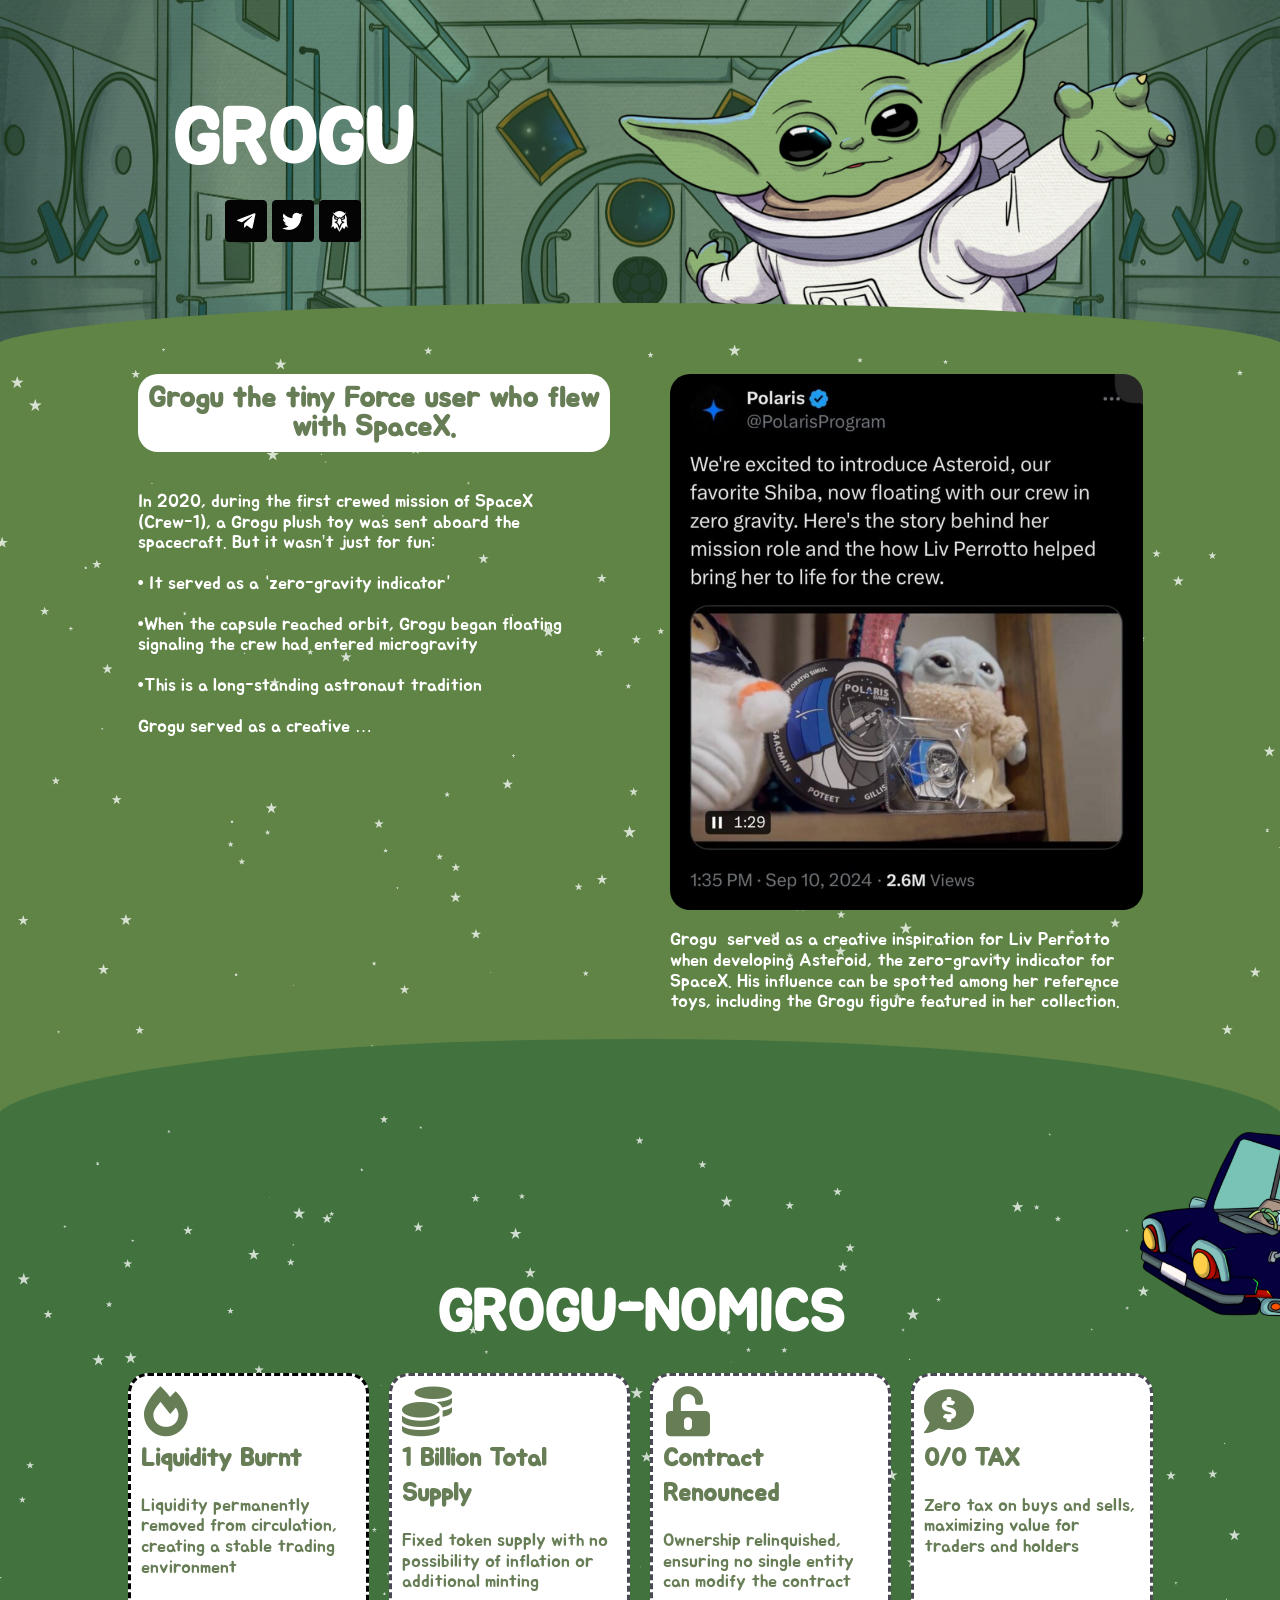
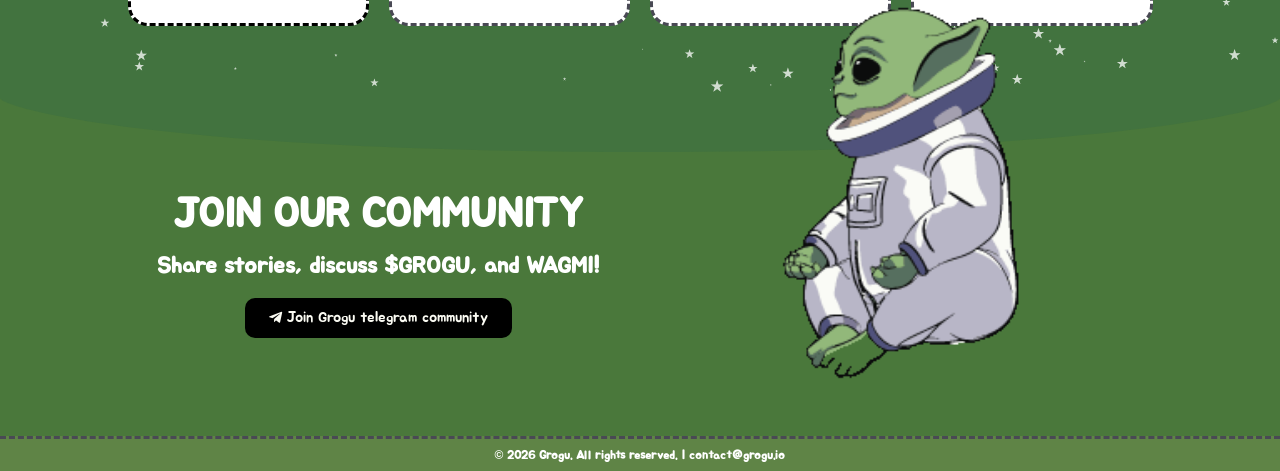
==== index.html @ b1a3f1d2 "first commit" ====
<!DOCTYPE html>
<html lang="en-US">
  <head>
    <meta charset="UTF-8" />
    <meta
      name="viewport"
      content="width=device-width, initial-scale=1.0, viewport-fit=cover"
    />
    <title>
      GROGU &#8211; Grogu the tiny Force user who flew with SpaceX. ​
    </title>
    <meta name="robots" content="max-image-preview:large" />
    <link rel="dns-prefetch" href="//fonts.googleapis.com" />
    <link
      rel="alternate"
      type="application/rss+xml"
      title="GROGU &raquo; Feed"
      href="/feed/"
    />
    <link
      rel="alternate"
      type="application/rss+xml"
      title="GROGU &raquo; Comments Feed"
      href="/comments/feed/"
    />
    <link
      rel="alternate"
      title="oEmbed (JSON)"
      type="application/json+oembed"
      href="/wp-json/oembed/1.0/embed?url=https%3A%2F%2Fgrogu.io%2F"
    />
    <link
      rel="alternate"
      title="oEmbed (XML)"
      type="text/xml+oembed"
      href="/wp-json/oembed/1.0/embed?url=https%3A%2F%2Fgrogu.io%2F&#038;format=xml"
    />
    <style id="wp-img-auto-sizes-contain-inline-css" type="text/css">
      img:is([sizes="auto" i], [sizes^="auto," i]) {
        contain-intrinsic-size: 3000px 1500px;
      }
      /*# sourceURL=wp-img-auto-sizes-contain-inline-css */
    </style>
    <!-- <link rel='stylesheet' id='sina-morphing-anim-css' href='/wp-content/plugins/sina-extension-for-elementor/assets/css/sina-morphing.min.css?ver=3.4.2' type='text/css' media='all' /> -->
    <link
      rel="stylesheet"
      type="text/css"
      href="/wp-content/cache/wpfc-minified/qwmqll9d/du070.css"
      media="all"
    />
    <style id="wp-emoji-styles-inline-css" type="text/css">
      img.wp-smiley,
      img.emoji {
        display: inline !important;
        border: none !important;
        box-shadow: none !important;
        height: 1em !important;
        width: 1em !important;
        margin: 0 0.07em !important;
        vertical-align: -0.1em !important;
        background: none !important;
        padding: 0 !important;
      }
      /*# sourceURL=wp-emoji-styles-inline-css */
    </style>
    <!-- <link rel='stylesheet' id='wp-block-library-css' href='/wp-includes/css/dist/block-library/style.min.css?ver=6.9.1' type='text/css' media='all' /> -->
    <!-- <link rel='stylesheet' id='sfhg_iframe_style-css' href='/wp-content/plugins/scoreboard-for-html5-game/css/iframe.css?ver=1.7' type='text/css' media='all' /> -->
    <!-- <link rel='stylesheet' id='qi-addons-for-elementor-grid-style-css' href='/wp-content/plugins/qi-addons-for-elementor/assets/css/grid.min.css?ver=1.7.1' type='text/css' media='all' /> -->
    <!-- <link rel='stylesheet' id='qi-addons-for-elementor-helper-parts-style-css' href='/wp-content/plugins/qi-addons-for-elementor/assets/css/helper-parts.min.css?ver=1.7.1' type='text/css' media='all' /> -->
    <!-- <link rel='stylesheet' id='qi-addons-for-elementor-style-css' href='/wp-content/plugins/qi-addons-for-elementor/assets/css/main.min.css?ver=1.7.1' type='text/css' media='all' /> -->
    <!-- <link rel='stylesheet' id='icofont-css' href='/wp-content/plugins/sina-extension-for-elementor/admin/assets/css/icofont.min.css?ver=3.4.2' type='text/css' media='all' /> -->
    <!-- <link rel='stylesheet' id='font-awesome-css' href='/wp-content/plugins/elementor/assets/lib/font-awesome/css/font-awesome.min.css?ver=4.7.0' type='text/css' media='all' /> -->
    <!-- <link rel='stylesheet' id='gecko-styles-css' href='/wp-content/themes/peepso-theme-gecko/style.css?ver=6.9.1' type='text/css' media='all' /> -->
    <!-- <link rel='stylesheet' id='gecko-icons-css-css' href='/wp-content/themes/peepso-theme-gecko/assets/css/icons.css?ver=6.2.4.0' type='text/css' media='all' /> -->
    <!-- <link rel='stylesheet' id='gecko-css-css' href='/wp-content/themes/peepso-theme-gecko/assets/css/gecko.css?ver=6.2.4.0' type='text/css' media='all' /> -->
    <link
      rel="stylesheet"
      type="text/css"
      href="/wp-content/cache/wpfc-minified/6zrgih2x/du070.css"
      media="all"
    />
    <style id="gecko-css-inline-css" type="text/css">
      body {
        --COLOR--PRIMARY: #6271eb;
        --COLOR--PRIMARY--SHADE: #bfc5f1;
        --COLOR--PRIMARY--LIGHT: #8e99f1;
        --COLOR--PRIMARY--ULTRALIGHT: #e9ebfa;
        --COLOR--PRIMARY--DARK: #4e5bc5;
        --COLOR--ALT: #27b194;
        --COLOR--ALT--LIGHT: #60d6bd;
        --COLOR--ALT--DARK: #199c80;
        --COLOR--GRADIENT--DEG: 0deg;
        --COLOR--GRADIENT--ONE: var(--COLOR--PRIMARY--LIGHT);
        --COLOR--GRADIENT--TWO: var(--COLOR--ALT--LIGHT);
        --COLOR--GRADIENT--TEXT: #fff;
        --COLOR--GRADIENT--LINKS: rgba(255, 255, 255, 0.8);
        --COLOR--GRADIENT--LINKS--HOVER: #fff;
        --COLOR--GRADIENT: linear-gradient(
          var(--COLOR--GRADIENT--DEG),
          var(--COLOR--GRADIENT--ONE) 0%,
          var(--COLOR--GRADIENT--TWO) 100%
        );
        --COLOR--INFO: #0085ff;
        --COLOR--INFO--LIGHT: #bbdefb;
        --COLOR--INFO--ULTRALIGHT: #e3f2fd;
        --COLOR--INFO--DARK: #016df7;
        --COLOR--SUCCESS: #66bb6a;
        --COLOR--SUCCESS--LIGHT: #c8e6c9;
        --COLOR--SUCCESS--ULTRALIGHT: #e8f5e9;
        --COLOR--SUCCESS--DARK: #4caf50;
        --COLOR--WARNING: #ffa726;
        --COLOR--WARNING--LIGHT: #ffe0b2;
        --COLOR--WARNING--ULTRALIGHT: #fff3e0;
        --COLOR--WARNING--DARK: #f57c00;
        --COLOR--ABORT: #e53935;
        --COLOR--ABORT--LIGHT: #ffcdd2;
        --COLOR--ABORT--ULTRALIGHT: #ffebee;
        --COLOR--ABORT--DARK: #d32f2f;
        --FONT-SIZE: 18px;
        --LINE-HEIGHT: 1.4;
        --BORDER-RADIUS: 8px;
        --COLOR--APP: #fff;
        --COLOR--APP--GRAY: #f8f9fb;
        --COLOR--APP--LIGHTGRAY: #fbfbfb;
        --COLOR--APP--DARKGRAY: #eceff4;
        --COLOR--APP--DARK: #46494f;
        --COLOR--APP--DARKER: #202124;
        --COLOR--TEXT: #494954;
        --COLOR--TEXT--LIGHT: #91919d;
        --COLOR--TEXT--LIGHTEN: #b0b0b9;
        --COLOR--TEXT--INVERT: #fff;
        --COLOR--HEADING: #333;
        --COLOR--LINK: var(--COLOR--PRIMARY);
        --COLOR--LINK-HOVER: var(--COLOR--PRIMARY--DARK);
        --COLOR--LINK-FOCUS: var(--COLOR--PRIMARY--DARK);
        --DIVIDER: rgba(70, 77, 87, 0.15);
        --DIVIDER--LIGHT: rgba(70, 77, 87, 0.1);
        --DIVIDER--LIGHTEN: rgba(18, 38, 65, 0.0901);
        --DIVIDER--DARK: rgba(70, 77, 87, 0.25);
        --DIVIDER--R: rgba(255, 255, 255, 0.1);
        --DIVIDER--R--LIGHT: rgba(255, 255, 255, 0.05);
        --BOX-SHADOW-DIS: 0px;
        --BOX-SHADOW-BLUR: 0px;
        --BOX-SHADOW-THICKNESS: 1px;
        --BOX-SHADOW-COLOR: rgba(18, 38, 65, 0.0901);
        --BOX-SHADOW--HARD: 0 var(--BOX-SHADOW-DIS) var(--BOX-SHADOW-BLUR)
          var(--BOX-SHADOW-THICKNESS) var(--BOX-SHADOW-COLOR);
        --c-gc-layout-width: 1280px;
        --c-gc-main-column: 2fr;
        --c-gc-main-column-maxwidth: 100%;
        --c-gc-layout-gap: 20px;
        --c-gc-header-height: 80px;
        --c-gc-header-bg: var(--COLOR--APP);
        --c-gc-header-text-color: var(--COLOR--TEXT--LIGHT);
        --c-gc-header-link-color: var(--COLOR--TEXT--LIGHT);
        --c-gc-header-link-color-hover: var(--COLOR--TEXT);
        --c-gc-header-link-active-indicator: var(--COLOR--PRIMARY);
        --c-gc-header-font-size: 100%;
        --c-gc-header-sticky: fixed;
        --c-gc-header-sticky-mobile: fixed;
        --c-gc-header-menu-align: flex-start;
        --c-gc-header-menu-font-size: 90%;
        --c-gc-header-logo-color: #333;
        --c-gc-header-tagline-color: #555;
        --c-gc-header-logo-height: 60px;
        --c-gc-header-logo-height-mobile: 60px;
        --c-gc-header-tagline-font-size: 90%;
        --c-gc-header-sidebar-bg: var(--COLOR--APP);
        --c-gc-header-sidebar-overlay-bg: var(--COLOR--APP);
        --c-gc-header-sidebar-close-color: var(--COLOR--HEADING);
        --c-gc-header-sidebar-arrow-color: var(--COLOR--TEXT--LIGHT);
        --c-gc-header-sidebar-logo-height: 60px;
        --c-gc-header-sidebar-logo-bg: var(--COLOR--APP);
        --c-gc-header-sidebar-logo-text-color: var(--COLOR--HEADING);
        --c-gc-header-sidebar-logo-font-size: 150%;
        --c-gc-header-sidebar-menu-links-color: var(--COLOR--TEXT);
        --c-gc-header-sidebar-menu-active-link-color: var(--COLOR--PRIMARY);
        --c-gc-header-sidebar-menu-active-indicator-color: var(
          --COLOR--PRIMARY
        );
        --c-gc-header-sidebar-menu-bg: var(--COLOR--APP);
        --c-gc-header-sidebar-menu-font-size: 100%;
        --c-gc-header-sidebar-above-menu-text-color: var(--COLOR--TEXT);
        --c-gc-header-sidebar-above-menu-links-color: var(--COLOR--LINK);
        --c-gc-header-sidebar-above-menu-bg: var(--COLOR--APP);
        --c-gc-header-sidebar-under-menu-text-color: var(--COLOR--TEXT);
        --c-gc-header-sidebar-under-menu-links-color: var(--COLOR--LINK);
        --c-gc-header-sidebar-under-menu-bg: var(--COLOR--APP);
        --c-gc-header-search-vis: block;
        --c-gc-header-search-vis-mobile: block;
        --c-gc-footer-col: 4;
        --c-gc-footer-bg: var(--COLOR--APP);
        --c-gc-footer-text-color: var(--COLOR--TEXT);
        --c-gc-footer-text-color-light: var(--COLOR--TEXT--LIGHT);
        --c-gc-footer-links-color: var(--COLOR--LINK);
        --c-gc-footer-links-color-hover: var(--COLOR--LINK-HOVER);
        --c-gc-footer-widgets-vis: grid;
        --c-gc-footer-widgets-vis-mobile: block;
        --c-gc-sidebar-left-width: 1fr;
        --c-gc-sidebar-right-width: 1fr;
        --c-gc-sidebar-widgets-gap: 20px;
        --c-gc-post-image-max-height: 100%;
        --c-gc-blog-image-max-height: 100%;
        --c-gc-landing-footer-widgets-vis: none;
        --c-gc-landing-footer-social-widgets-vis: none;
        --c-gc-sidenav-menu-icon: var(--GC-COLOR--TEXT);
        --c-gc-sidenav-menu-icon-hover: var(--GC-COLOR--PRIMARY);
        --c-gc-sidenav-menu-icon-bg-hover: var(--COLOR--PRIMARY--ULTRALIGHT);
        --c-gc-body-bg-image-fixed: unset;
        --c-gc-body-bg-image-size: auto;
        --c-gc-body-bg-image-repeat: no-repeat;
        --c-gc-widgets-top-col: 4;
        --c-gc-widgets-bottom-col: 4;
        --c-gc-widgets-top-vis: block;
        --c-gc-widgets-top-vis-mobile: block;
        --c-gc-widgets-bottom-vis: block;
        --c-gc-widgets-bottom-vis-mobile: block;
        --c-gc-widgets-above-content-vis: block;
        --c-gc-widgets-above-content-vis-mobile: block;
        --c-gc-widgets-under-content-vis: block;
        --c-gc-widgets-under-content-vis-mobile: block;
        --c-gc-widget-bg: var(--COLOR--APP);
        --c-gc-widget-text-color: var(--COLOR--TEXT);
        --c-gc-sticky-bar-under-bg: var(--COLOR--APP);
        --c-gc-sticky-bar-under-text-color: var(--COLOR--TEXT--LIGHT);
        --c-gc-sticky-bar-under-link-color: var(--COLOR--TEXT);
        --c-gc-sticky-bar-under-link-color-hover: var(--COLOR--TEXT--LIGHT);
        --c-gc-sticky-bar-under-font-size: 100%;
        --c-gc-sticky-bar-under-add-padd: 0;
        --c-gc-sticky-bar-under-vis: block;
        --c-gc-sticky-bar-under-vis-mobile: block;
        --c-gc-sticky-bar-above-bg: var(--COLOR--APP);
        --c-gc-sticky-bar-above-text-color: var(--COLOR--TEXT--LIGHT);
        --c-gc-sticky-bar-above-link-color: var(--COLOR--TEXT);
        --c-gc-sticky-bar-above-link-color-hover: var(--COLOR--TEXT--LIGHT);
        --c-gc-sticky-bar-above-font-size: 100%;
        --c-gc-sticky-bar-above-add-padd: 0;
        --c-gc-sticky-bar-above-vis: block;
        --c-gc-sticky-bar-above-vis-mobile: block;
        --c-gc-sticky-bar-mobile-bg: var(--COLOR--APP);
        --c-gc-sticky-bar-mobile-text-color: var(--COLOR--TEXT--LIGHT);
        --c-gc-sticky-bar-mobile-link-color: var(--COLOR--TEXT);
        --c-gc-sticky-bar-mobile-link-color-hover: var(--COLOR--TEXT--LIGHT);
        --c-gc-sticky-bar-mobile-font-size: 100%;
        --c-gc-sticky-bar-mobile-add-padd: 0;
        --s-widget--gradient-deg: var(--COLOR--GRADIENT--DEG);
        --s-widget--gradient-bg: var(--COLOR--GRADIENT--ONE);
        --s-widget--gradient-bg-2: var(--COLOR--GRADIENT--TWO);
        --s-widget--gradient-text: var(--COLOR--GRADIENT--TEXT);
        --s-widget--gradient-links: var(--COLOR--GRADIENT--LINKS);
        --s-widget--gradient-links-hover: var(--COLOR--GRADIENT--LINKS--HOVER);
        --c-gc-show-page-title: none;
        --c-ps-avatar-style: 100%;
        --c-gc-body-bg: #f5f8fc;
        --GC-FONT-FAMILY: "Rubik";
        --c-ps-post-gap: 20px;
        --c-ps-post-bg: var(--COLOR--APP);
        --c-ps-post-text-color: var(--COLOR--TEXT);
        --c-ps-post-text-color-light: var(--COLOR--TEXT--LIGHT);
        --c-ps-post-font-size: 16px;
        --c-ps-post-pinned-border-color: var(--COLOR--PRIMARY--LIGHT);
        --c-ps-post-pinned-border-size: 3px;
        --c-ps-post-pinned-text-color: var(--COLOR--PRIMARY--LIGHT);
        --c-ps-post-photo-width: auto;
        --c-ps-post-photo-limit-width: 100%;
        --c-ps-post-photo-height: 500px;
        --c-ps-post-gallery-width: 100%;
        --c-ps-post-attachment-bg: var(--COLOR--APP--GRAY);
        --c-ps-btn-bg: var(--COLOR--APP--GRAY);
        --c-ps-btn-color: var(--COLOR--TEXT);
        --c-ps-btn-bg-hover: var(--COLOR--APP--DARKGRAY);
        --c-ps-btn-color-hover: var(--COLOR--TEXT);
        --c-ps-btn-action-bg: var(--COLOR--PRIMARY);
        --c-ps-btn-action-color: #fff;
        --c-ps-btn-action-bg-hover: var(--COLOR--PRIMARY--DARK);
        --c-ps-btn-action-color-hover: #fff;
        --c-ps-navbar-bg: var(--COLOR--APP);
        --c-ps-navbar-links-color: var(--COLOR--TEXT--LIGHT);
        --c-ps-navbar-links-color-hover: var(--COLOR--TEXT);
        --c-ps-navbar-font-size: 14px;
        --c-ps-navbar-icons-size: 16px;
        --c-ps-postbox-bg: var(--COLOR--APP);
        --c-ps-postbox-text-color: var(--COLOR--TEXT);
        --c-ps-postbox-text-color-light: var(--COLOR--TEXT--LIGHT);
        --c-ps-postbox-icons-color: var(--c-ps-postbox-text-color-light);
        --c-ps-postbox-icons-active-color: var(--COLOR--PRIMARY--LIGHT);
        --c-ps-postbox-type-bg: #f3f4f5;
        --c-ps-postbox-type-bg-hover: #ecedee;
        --c-ps-postbox-type-icons-active-color: var(
          --c-ps-postbox-icons-active-color
        );
        --c-ps-postbox-separator-color: var(--DIVIDER--LIGHT);
        --c-ps-postbox-dropdown-bg: var(--COLOR--APP);
        --c-ps-postbox-dropdown-bg-light: var(--COLOR--APP--GRAY);
        --c-ps-postbox-dropdown-text-color: var(--COLOR--TEXT);
        --c-ps-postbox-dropdown-icon-color: var(--COLOR--TEXT--LIGHT);
        --c-ps-checkbox-border: rgba(0, 0, 0, 0.1);
        --c-ps-profile-cover-height: 40%;
        --c-ps-profile-avatar-size: 160px;
        --c-ps-group-focus-cover-height: 40%;
        --c-ps-group-focus-avatar-size: 160px;
        --c-ps-bubble-bg: #ffa726;
        --c-ps-bubble-color: #fff;
        --c-ps-notification-unread-bg: var(--COLOR--PRIMARY--ULTRALIGHT);
        --c-ps-chat-window-notif-bg: var(--COLOR--WARNING);
        --c-ps-chat-message-bg: var(--COLOR--APP--DARKGRAY);
        --c-ps-chat-message-text-color: var(--COLOR--TEXT);
        --c-ps-chat-message-bg-me: var(--COLOR--PRIMARY);
        --c-ps-chat-message-text-color-me: #fff;
        --c-ps-poll-item-color: var(--COLOR--TEXT);
        --c-ps-poll-item-bg: var(--COLOR--APP--GRAY);
        --c-ps-poll-item-bg-fill: var(--COLOR--PRIMARY--SHADE);
        --c-ps-hashtag-bg: var(--COLOR--PRIMARY--ULTRALIGHT);
        --c-ps-hashtag-color: var(--COLOR--PRIMARY--DARK);
        --c-ps-hashtag-postbox-bg: var(--PS-COLOR--PRIMARY--LIGHT);
        --c-ps-hashtag-postbox-color: #fff;
        --c-ps-landing-background-color: var(--COLOR--APP--GRAY);
        --c-ps-landing-image-height-mobile: 60%;
        --c-ps-landing-image-position-mobile: center;
        --c-ps-landing-image-size-mobile: cover;
        --c-ps-landing-image-repeat-mobile: no-repeat;
        --c-ps-landing-image-height: 40%;
        --c-ps-landing-image-position: center;
        --c-ps-landing-image-size: cover;
        --c-ps-landing-image-repeat: no-repeat;
      }
      /*# sourceURL=gecko-css-inline-css */
    </style>
    <link
      rel="stylesheet"
      id="gecko-css-font-css"
      href="https://fonts.googleapis.com/css2?family=Rubik%3Awght%40400%3B500%3B700&#038;display=swap&#038;ver=6.2.4.0"
      type="text/css"
      media="all"
    />
    <!-- <link rel='stylesheet' id='elementor-icons-css' href='/wp-content/plugins/elementor/assets/lib/eicons/css/elementor-icons.min.css?ver=5.15.0' type='text/css' media='all' /> -->
    <link
      rel="stylesheet"
      type="text/css"
      href="/wp-content/cache/wpfc-minified/31fnhth1/du070.css"
      media="all"
    />
    <style id="elementor-icons-inline-css" type="text/css">
      .elementor-add-new-section .elementor-add-templately-promo-button {
        background-color: #5d4fff;
        background-image: url(/wp-content/plugins/essential-addons-for-elementor-lite/assets/admin/images/templately/logo-icon.svg);
        background-repeat: no-repeat;
        background-position: center center;
        position: relative;
      }
      .elementor-add-new-section .elementor-add-templately-promo-button > i {
        height: 12px;
      }
      body .elementor-add-new-section .elementor-add-section-area-button {
        margin-left: 0;
      }
      .elementor-add-new-section .elementor-add-templately-promo-button {
        background-color: #5d4fff;
        background-image: url(/wp-content/plugins/essential-addons-for-elementor-lite/assets/admin/images/templately/logo-icon.svg);
        background-repeat: no-repeat;
        background-position: center center;
        position: relative;
      }
      .elementor-add-new-section .elementor-add-templately-promo-button > i {
        height: 12px;
      }
      body .elementor-add-new-section .elementor-add-section-area-button {
        margin-left: 0;
      }
      /*# sourceURL=elementor-icons-inline-css */
    </style>
    <!-- <link rel='stylesheet' id='elementor-frontend-legacy-css' href='/wp-content/uploads/elementor/css/custom-frontend-legacy.min.css?ver=3.6.7' type='text/css' media='all' /> -->
    <!-- <link rel='stylesheet' id='elementor-frontend-css' href='/wp-content/uploads/elementor/css/custom-frontend-lite.min.css?ver=1776716254' type='text/css' media='all' /> -->
    <link
      rel="stylesheet"
      type="text/css"
      href="/wp-content/cache/wpfc-minified/jzxj6ru4/du070.css"
      media="all"
    />
    <style id="elementor-frontend-inline-css" type="text/css">
      .elementor-kit-7 {
        --e-global-color-primary: #000000;
        --e-global-color-secondary: #f7eefa;
        --e-global-color-text: #fffae8;
        --e-global-color-accent: #75af70;
        --e-global-color-d2db26b: #ffffff;
        --e-global-color-46699cb: #fcfcf2;
        --e-global-color-aaf7ace: #cde8df;
        --e-global-color-eb08b9f: #75af7000;
        --e-global-color-4bd4adf: #f0ef5d;
        --e-global-typography-primary-font-family: "DM Serif Display";
        --e-global-typography-primary-font-size: 75px;
        --e-global-typography-primary-font-weight: 500;
        --e-global-typography-primary-text-transform: none;
        --e-global-typography-primary-font-style: normal;
        --e-global-typography-primary-text-decoration: none;
        --e-global-typography-primary-line-height: 1.1em;
        --e-global-typography-primary-letter-spacing: -3px;
        word-spacing: 0em;
        --e-global-typography-secondary-font-family: "Poppins";
        --e-global-typography-secondary-font-size: 30px;
        --e-global-typography-secondary-font-weight: 500;
        --e-global-typography-secondary-text-transform: none;
        --e-global-typography-secondary-font-style: normal;
        --e-global-typography-secondary-text-decoration: none;
        --e-global-typography-secondary-line-height: 1.1em;
        --e-global-typography-secondary-letter-spacing: -0.5px;
        --e-global-typography-text-font-family: "Ranchers";
        --e-global-typography-text-font-size: 16px;
        --e-global-typography-text-font-weight: 300;
        --e-global-typography-text-text-transform: none;
        --e-global-typography-text-font-style: normal;
        --e-global-typography-text-text-decoration: none;
        --e-global-typography-text-line-height: 1.5em;
        --e-global-typography-text-letter-spacing: 0px;
        --e-global-typography-accent-font-family: "Poppins";
        --e-global-typography-accent-font-size: 16px;
        --e-global-typography-accent-font-weight: 500;
        --e-global-typography-accent-text-transform: uppercase;
        --e-global-typography-accent-font-style: normal;
        --e-global-typography-accent-text-decoration: none;
        --e-global-typography-accent-line-height: 1em;
        --e-global-typography-accent-letter-spacing: 0px;
        --e-global-typography-8a15c56-font-family: "Poppins";
        --e-global-typography-8a15c56-font-size: 22px;
        --e-global-typography-8a15c56-font-weight: 300;
        --e-global-typography-8a15c56-text-transform: capitalize;
        --e-global-typography-8a15c56-font-style: normal;
        --e-global-typography-8a15c56-text-decoration: none;
        --e-global-typography-8a15c56-line-height: 1.5em;
        --e-global-typography-8a15c56-letter-spacing: 0px;
        --e-global-typography-98e2fe4-font-family: "DM Sans";
        --e-global-typography-98e2fe4-font-size: 100px;
        --e-global-typography-98e2fe4-font-weight: 500;
        --e-global-typography-98e2fe4-text-transform: none;
        --e-global-typography-98e2fe4-font-style: normal;
        --e-global-typography-98e2fe4-text-decoration: none;
        --e-global-typography-98e2fe4-line-height: 1em;
        --e-global-typography-98e2fe4-letter-spacing: -5px;
        --e-global-typography-c767f59-font-family: "Poppins";
        --e-global-typography-c767f59-font-size: 14px;
        --e-global-typography-c767f59-font-weight: 300;
        --e-global-typography-c767f59-text-transform: none;
        --e-global-typography-c767f59-font-style: normal;
        --e-global-typography-c767f59-text-decoration: none;
        --e-global-typography-c767f59-line-height: 1.5em;
        --e-global-typography-c767f59-letter-spacing: 0px;
        --e-global-typography-541e90c-font-family: "DM Sans";
        --e-global-typography-541e90c-font-size: 65px;
        --e-global-typography-541e90c-font-weight: 500;
        --e-global-typography-541e90c-text-transform: none;
        --e-global-typography-541e90c-font-style: normal;
        --e-global-typography-541e90c-text-decoration: none;
        --e-global-typography-541e90c-line-height: 0.9em;
        --e-global-typography-541e90c-letter-spacing: -2px;
        font-family: "Sniglet", Sans-serif;
        background-color: #e3edff;
      }
      .elementor-kit-7 a {
        color: var(--e-global-color-primary);
      }
      .elementor-section.elementor-section-boxed > .elementor-container {
        max-width: 1410px;
      }
      .e-container {
        --container-max-width: 1410px;
      }
       {
      }
      h1.entry-title {
        display: var(--page-title-display);
      }
      @media (max-width: 1024px) {
        .elementor-kit-7 {
          --e-global-typography-primary-font-size: 55px;
          --e-global-typography-secondary-font-size: 24px;
          --e-global-typography-text-font-size: 1px;
          --e-global-typography-accent-font-size: 14px;
          --e-global-typography-8a15c56-font-size: 16px;
          --e-global-typography-98e2fe4-font-size: 68px;
          --e-global-typography-c767f59-font-size: 12px;
          --e-global-typography-541e90c-font-size: 42px;
        }
        .elementor-section.elementor-section-boxed > .elementor-container {
          max-width: 1024px;
        }
        .e-container {
          --container-max-width: 1024px;
        }
      }
      @media (max-width: 767px) {
        .elementor-kit-7 {
          --e-global-typography-primary-font-size: 34px;
          --e-global-typography-primary-letter-spacing: -2px;
          --e-global-typography-secondary-font-size: 22px;
          --e-global-typography-secondary-line-height: 1.4em;
          --e-global-typography-accent-letter-spacing: 0.5px;
          --e-global-typography-98e2fe4-font-size: 42px;
          --e-global-typography-98e2fe4-line-height: 1em;
          --e-global-typography-98e2fe4-letter-spacing: -2px;
          --e-global-typography-541e90c-font-size: 28px;
          --e-global-typography-541e90c-letter-spacing: -2px;
          font-size: 15px;
        }
        .elementor-section.elementor-section-boxed > .elementor-container {
          max-width: 767px;
        }
        .e-container {
          --container-max-width: 767px;
        }
      }
      .elementor-9759
        .elementor-element.elementor-element-3078fdc.ob-is-breaking-bad
        > .elementor-container
        > .elementor-row,
      .elementor-9759
        .elementor-element.elementor-element-3078fdc.ob-is-breaking-bad
        > .elementor-container {
        justify-content: flex-start !important;
        flex-direction: row;
      }
      .elementor-9759
        .elementor-element.elementor-element-3078fdc.ob-is-breaking-bad.ob-bb-inner
        > .elementor-container
        > .elementor-row,
      .elementor-9759
        .elementor-element.elementor-element-3078fdc.ob-is-breaking-bad.ob-bb-inner
        > .elementor-container {
        justify-content: flex-start !important;
        flex-direction: row;
      }
      .elementor-9759
        .elementor-element.elementor-element-3078fdc.ob-is-breaking-bad.ob-is-glider
        > .elementor-container.swiper-container-vertical
        > .elementor-row,
      .elementor-9759
        .elementor-element.elementor-element-3078fdc.ob-is-breaking-bad.ob-is-glider
        > .elementor-container.swiper-container-vertical {
        flex-direction: column;
      }
      .elementor-9759
        .elementor-element.elementor-element-3078fdc.ob-is-breaking-bad.ob-is-glider.ob-bb-inner
        > .elementor-container.swiper-container-vertical
        > .elementor-row,
      .elementor-9759
        .elementor-element.elementor-element-3078fdc.ob-is-breaking-bad.ob-is-glider.ob-bb-inner
        > .elementor-container.swiper-container-vertical {
        flex-direction: column;
      }
      .elementor-9759
        .elementor-element.elementor-element-3078fdc.ob-is-breaking-bad.ob-bb-inner {
        width: 100%;
        flex: unset;
        align-self: inherit;
      }
      .elementor-9759
        .elementor-element.elementor-element-3078fdc:not(.elementor-motion-effects-element-type-background),
      .elementor-9759
        .elementor-element.elementor-element-3078fdc
        > .elementor-motion-effects-container
        > .elementor-motion-effects-layer {
        background-color: #d70909;
        background-image: url("/wp-content/uploads/2026/04/IMG_7463-scaled.jpg");
        background-position: center center;
        background-repeat: no-repeat;
        background-size: cover;
      }
      .elementor-9759
        .elementor-element.elementor-element-3078fdc
        > .elementor-background-overlay {
        background-color: #366f31;
        opacity: 0.5;
        transition: background 0.3s, border-radius 0.3s, opacity 0.3s;
      }
      .elementor-9759 .elementor-element.elementor-element-3078fdc {
        transition: background 0.3s, border 0.3s, border-radius 0.3s,
          box-shadow 0.3s;
        padding: 0px 0px 0px 0px;
      }
      .elementor-9759
        .elementor-element.elementor-element-3078fdc
        > .elementor-shape-bottom
        .elementor-shape-fill {
        fill: #5f8446;
      }
      .elementor-9759
        .elementor-element.elementor-element-3078fdc
        > .elementor-shape-bottom
        svg {
        width: calc(100% + 1.3px);
        height: 42px;
      }
      .elementor-9759
        .elementor-element.elementor-element-3078fdc
        > .elementor-shape-bottom {
        z-index: 2;
        pointer-events: none;
      }
      .elementor-bc-flex-widget
        .elementor-9759
        .elementor-element.elementor-element-ede9950.elementor-column
        .elementor-column-wrap {
        align-items: center;
      }
      .elementor-9759
        .elementor-element.elementor-element-ede9950.elementor-column.elementor-element[data-element_type="column"]
        > .elementor-column-wrap.elementor-element-populated
        > .elementor-widget-wrap {
        align-content: center;
        align-items: center;
      }
      .elementor-9759
        .elementor-element.elementor-element-ede9950.elementor-column
        > .elementor-column-wrap
        > .elementor-widget-wrap {
        justify-content: center;
      }
      .elementor-9759
        .elementor-element.elementor-element-ede9950.elementor-column {
        align-self: inherit;
        cursor: default;
      }
      .elementor-9759
        .elementor-element.elementor-element-ede9950
        > .elementor-element-populated {
        margin: 0px 0px 0px 0px;
        --e-column-margin-right: 0px;
        --e-column-margin-left: 0px;
      }
      .elementor-9759
        .elementor-element.elementor-element-ede9950
        > .elementor-element-populated
        > .elementor-widget-wrap {
        padding: 0px 0px 0px 0px;
      }
      .elementor-9759 .elementor-element.elementor-element-b3ba072 {
        text-align: center;
      }
      .elementor-9759
        .elementor-element.elementor-element-b3ba072
        .elementor-heading-title {
        color: #ffffff;
        font-family: "Jua", Sans-serif;
        font-size: 78px;
      }
      .elementor-9759 .elementor-element.elementor-element-b3ba072.ob-harakiri {
        writing-mode: inherit;
      }
      .elementor-9759
        .elementor-element.elementor-element-b3ba072.ob-harakiri
        .elementor-heading-title {
        writing-mode: inherit;
        transform: rotate(0deg);
      }
      .elementor-9759
        .elementor-element.elementor-element-b3ba072.ob-harakiri
        .elementor-widget-container
        > div {
        writing-mode: inherit;
        transform: rotate(0deg);
      }
      .elementor-9759
        .elementor-element.elementor-element-b3ba072
        .elementor-widget-container {
        text-indent: 0px;
        mix-blend-mode: inherit;
      }
      .elementor-9759
        .elementor-element.elementor-element-b3ba072
        > .elementor-widget-container {
        margin: 0px 20px 0px 20px;
      }
      .elementor-9759 .elementor-element.elementor-element-c5461cd {
        --grid-template-columns: repeat(0, auto);
        --icon-size: 21px;
        --grid-column-gap: 5px;
        --grid-row-gap: 0px;
      }
      .elementor-9759
        .elementor-element.elementor-element-c5461cd
        .elementor-widget-container {
        text-align: center;
      }
      .elementor-9759
        .elementor-element.elementor-element-c5461cd
        .elementor-social-icon {
        background-color: #040404;
      }
      .elementor-9759
        .elementor-element.elementor-element-c5461cd
        .elementor-social-icon
        i {
        color: #ffffff;
      }
      .elementor-9759
        .elementor-element.elementor-element-c5461cd
        .elementor-social-icon
        svg {
        fill: #ffffff;
      }
      .elementor-9759
        .elementor-element.elementor-element-c5461cd
        > .elementor-widget-container {
        padding: 0px 20px 0px 20px;
      }
      .elementor-bc-flex-widget
        .elementor-9759
        .elementor-element.elementor-element-dab910a.elementor-column
        .elementor-column-wrap {
        align-items: flex-end;
      }
      .elementor-9759
        .elementor-element.elementor-element-dab910a.elementor-column.elementor-element[data-element_type="column"]
        > .elementor-column-wrap.elementor-element-populated
        > .elementor-widget-wrap {
        align-content: flex-end;
        align-items: flex-end;
      }
      .elementor-9759
        .elementor-element.elementor-element-dab910a.elementor-column {
        align-self: inherit;
        cursor: default;
      }
      .elementor-9759
        .elementor-element.elementor-element-dab910a
        > .elementor-element-populated
        > .elementor-widget-wrap {
        padding: 0px 0px 0px 0px;
      }
      .elementor-9759 .elementor-element.elementor-element-86c7f9c img {
        width: 89%;
      }
      .elementor-9759
        .elementor-element.elementor-element-b10edf8
        > .elementor-container {
        max-width: 1065px;
      }
      .elementor-9759 .elementor-element.elementor-element-b10edf8 {
        overflow: hidden;
        transition: background 0.3s, border 0.3s, border-radius 0.3s,
          box-shadow 0.3s;
        padding: 0px 0px 20px 0px;
      }
      .elementor-9759
        .elementor-element.elementor-element-b10edf8.ob-is-breaking-bad
        > .elementor-container
        > .elementor-row,
      .elementor-9759
        .elementor-element.elementor-element-b10edf8.ob-is-breaking-bad
        > .elementor-container {
        justify-content: flex-start !important;
        flex-direction: row;
      }
      .elementor-9759
        .elementor-element.elementor-element-b10edf8.ob-is-breaking-bad.ob-bb-inner
        > .elementor-container
        > .elementor-row,
      .elementor-9759
        .elementor-element.elementor-element-b10edf8.ob-is-breaking-bad.ob-bb-inner
        > .elementor-container {
        justify-content: flex-start !important;
        flex-direction: row;
      }
      .elementor-9759
        .elementor-element.elementor-element-b10edf8.ob-is-breaking-bad.ob-is-glider
        > .elementor-container.swiper-container-vertical
        > .elementor-row,
      .elementor-9759
        .elementor-element.elementor-element-b10edf8.ob-is-breaking-bad.ob-is-glider
        > .elementor-container.swiper-container-vertical {
        flex-direction: column;
      }
      .elementor-9759
        .elementor-element.elementor-element-b10edf8.ob-is-breaking-bad.ob-is-glider.ob-bb-inner
        > .elementor-container.swiper-container-vertical
        > .elementor-row,
      .elementor-9759
        .elementor-element.elementor-element-b10edf8.ob-is-breaking-bad.ob-is-glider.ob-bb-inner
        > .elementor-container.swiper-container-vertical {
        flex-direction: column;
      }
      .elementor-9759
        .elementor-element.elementor-element-b10edf8.ob-is-breaking-bad.ob-bb-inner {
        width: 100%;
        flex: unset;
        align-self: inherit;
      }
      .elementor-9759
        .elementor-element.elementor-element-b10edf8:not(.elementor-motion-effects-element-type-background),
      .elementor-9759
        .elementor-element.elementor-element-b10edf8
        > .elementor-motion-effects-container
        > .elementor-motion-effects-layer {
        background-color: #5f8446;
      }
      .elementor-9759
        .elementor-element.elementor-element-b10edf8
        > .elementor-background-overlay {
        opacity: 0.5;
        transition: background 0.3s, border-radius 0.3s, opacity 0.3s;
      }
      .elementor-9759
        .elementor-element.elementor-element-b10edf8
        > .elementor-shape-bottom
        .elementor-shape-fill {
        fill: #42733f;
      }
      .elementor-9759
        .elementor-element.elementor-element-b10edf8
        > .elementor-shape-bottom
        svg {
        height: 78px;
      }
      .elementor-9759
        .elementor-element.elementor-element-497fb36.elementor-column {
        align-self: inherit;
        cursor: default;
      }
      .elementor-9759 .elementor-element.elementor-element-a3cd3d5 {
        text-align: center;
      }
      .elementor-9759
        .elementor-element.elementor-element-a3cd3d5
        .elementor-heading-title {
        color: #677d56;
        font-family: "Jua", Sans-serif;
        font-size: 29px;
      }
      .elementor-9759 .elementor-element.elementor-element-a3cd3d5.ob-harakiri {
        writing-mode: inherit;
      }
      .elementor-9759
        .elementor-element.elementor-element-a3cd3d5.ob-harakiri
        .elementor-heading-title {
        writing-mode: inherit;
        transform: rotate(0deg);
      }
      .elementor-9759
        .elementor-element.elementor-element-a3cd3d5.ob-harakiri
        .elementor-widget-container
        > div {
        writing-mode: inherit;
        transform: rotate(0deg);
      }
      .elementor-9759
        .elementor-element.elementor-element-a3cd3d5
        .elementor-widget-container {
        text-indent: 0px;
        mix-blend-mode: inherit;
      }
      .elementor-9759
        .elementor-element.elementor-element-a3cd3d5
        > .elementor-widget-container {
        margin: 20px 20px 0px 20px;
        padding: 10px 10px 10px 10px;
        background-color: #ffffff;
        border-radius: 20px 20px 20px 20px;
      }
      .elementor-9759 .elementor-element.elementor-element-fd743f5 {
        color: #ffffff;
        font-family: "Jua", Sans-serif;
      }
      .elementor-9759 .elementor-element.elementor-element-fd743f5.ob-harakiri {
        writing-mode: inherit;
      }
      .elementor-9759
        .elementor-element.elementor-element-fd743f5.ob-harakiri
        .elementor-heading-title {
        writing-mode: inherit;
        transform: rotate(0deg);
      }
      .elementor-9759
        .elementor-element.elementor-element-fd743f5.ob-harakiri
        .elementor-widget-container
        > div {
        writing-mode: inherit;
        transform: rotate(0deg);
      }
      .elementor-9759
        .elementor-element.elementor-element-fd743f5
        .elementor-widget-container {
        text-indent: 0px;
        mix-blend-mode: inherit;
      }
      .elementor-9759
        .elementor-element.elementor-element-fd743f5
        > .elementor-widget-container {
        padding: 20px 20px 20px 20px;
      }
      .elementor-9759
        .elementor-element.elementor-element-719da09
        > .elementor-widget-container {
        border-radius: 20px 20px 20px 20px;
      }
      .elementor-9759
        .elementor-element.elementor-element-28e80ec.elementor-column {
        align-self: inherit;
        cursor: default;
      }
      .elementor-9759 .elementor-element.elementor-element-2809f47 img {
        border-radius: 20px 20px 20px 20px;
      }
      .elementor-9759
        .elementor-element.elementor-element-2809f47
        > .elementor-widget-container {
        margin: 20px 20px 20px 20px;
      }
      .elementor-9759 .elementor-element.elementor-element-8707485 {
        color: #ffffff;
        font-family: "Jua", Sans-serif;
      }
      .elementor-9759 .elementor-element.elementor-element-8707485.ob-harakiri {
        writing-mode: inherit;
      }
      .elementor-9759
        .elementor-element.elementor-element-8707485.ob-harakiri
        .elementor-heading-title {
        writing-mode: inherit;
        transform: rotate(0deg);
      }
      .elementor-9759
        .elementor-element.elementor-element-8707485.ob-harakiri
        .elementor-widget-container
        > div {
        writing-mode: inherit;
        transform: rotate(0deg);
      }
      .elementor-9759
        .elementor-element.elementor-element-8707485
        .elementor-widget-container {
        text-indent: 0px;
        mix-blend-mode: inherit;
      }
      .elementor-9759
        .elementor-element.elementor-element-8707485
        > .elementor-widget-container {
        margin: -40px 0px 0px 0px;
        padding: 20px 20px 20px 20px;
      }
      .elementor-9759
        .elementor-element.elementor-element-c115469
        > .elementor-container {
        max-width: 1065px;
      }
      .elementor-9759 .elementor-element.elementor-element-c115469 {
        overflow: hidden;
        transition: background 0.3s, border 0.3s, border-radius 0.3s,
          box-shadow 0.3s;
      }
      .elementor-9759
        .elementor-element.elementor-element-c115469.ob-is-breaking-bad
        > .elementor-container
        > .elementor-row,
      .elementor-9759
        .elementor-element.elementor-element-c115469.ob-is-breaking-bad
        > .elementor-container {
        justify-content: flex-start !important;
        flex-direction: row;
      }
      .elementor-9759
        .elementor-element.elementor-element-c115469.ob-is-breaking-bad.ob-bb-inner
        > .elementor-container
        > .elementor-row,
      .elementor-9759
        .elementor-element.elementor-element-c115469.ob-is-breaking-bad.ob-bb-inner
        > .elementor-container {
        justify-content: flex-start !important;
        flex-direction: row;
      }
      .elementor-9759
        .elementor-element.elementor-element-c115469.ob-is-breaking-bad.ob-is-glider
        > .elementor-container.swiper-container-vertical
        > .elementor-row,
      .elementor-9759
        .elementor-element.elementor-element-c115469.ob-is-breaking-bad.ob-is-glider
        > .elementor-container.swiper-container-vertical {
        flex-direction: column;
      }
      .elementor-9759
        .elementor-element.elementor-element-c115469.ob-is-breaking-bad.ob-is-glider.ob-bb-inner
        > .elementor-container.swiper-container-vertical
        > .elementor-row,
      .elementor-9759
        .elementor-element.elementor-element-c115469.ob-is-breaking-bad.ob-is-glider.ob-bb-inner
        > .elementor-container.swiper-container-vertical {
        flex-direction: column;
      }
      .elementor-9759
        .elementor-element.elementor-element-c115469.ob-is-breaking-bad.ob-bb-inner {
        width: 100%;
        flex: unset;
        align-self: inherit;
      }
      .elementor-9759
        .elementor-element.elementor-element-c115469:not(.elementor-motion-effects-element-type-background),
      .elementor-9759
        .elementor-element.elementor-element-c115469
        > .elementor-motion-effects-container
        > .elementor-motion-effects-layer {
        background-color: #42733f;
      }
      .elementor-9759
        .elementor-element.elementor-element-c115469
        > .elementor-background-overlay {
        transition: background 0.3s, border-radius 0.3s, opacity 0.3s;
      }
      .elementor-9759
        .elementor-element.elementor-element-91809a9.elementor-column {
        align-self: inherit;
        cursor: default;
      }
      .elementor-9759 .elementor-element.elementor-element-b9b090a {
        width: 42.651%;
        max-width: 42.651%;
        top: -34px;
        z-index: 99999999;
      }
      body:not(.rtl)
        .elementor-9759
        .elementor-element.elementor-element-b9b090a {
        left: 544px;
      }
      body.rtl .elementor-9759 .elementor-element.elementor-element-b9b090a {
        right: 544px;
      }
      .elementor-9759 .elementor-element.elementor-element-7aa1a8a {
        text-align: center;
      }
      .elementor-9759
        .elementor-element.elementor-element-7aa1a8a
        .elementor-heading-title {
        color: #ffffff;
        font-family: "Jua", Sans-serif;
        font-size: 58px;
      }
      .elementor-9759 .elementor-element.elementor-element-7aa1a8a.ob-harakiri {
        writing-mode: inherit;
      }
      .elementor-9759
        .elementor-element.elementor-element-7aa1a8a.ob-harakiri
        .elementor-heading-title {
        writing-mode: inherit;
        transform: rotate(0deg);
      }
      .elementor-9759
        .elementor-element.elementor-element-7aa1a8a.ob-harakiri
        .elementor-widget-container
        > div {
        writing-mode: inherit;
        transform: rotate(0deg);
      }
      .elementor-9759
        .elementor-element.elementor-element-7aa1a8a
        .elementor-widget-container {
        text-indent: 0px;
        mix-blend-mode: inherit;
      }
      .elementor-9759
        .elementor-element.elementor-element-7aa1a8a
        > .elementor-widget-container {
        margin: 159px 0px 0px 0px;
      }
      .elementor-9759
        .elementor-element.elementor-element-b4859b0.ob-is-breaking-bad
        > .elementor-container
        > .elementor-row,
      .elementor-9759
        .elementor-element.elementor-element-b4859b0.ob-is-breaking-bad
        > .elementor-container {
        justify-content: flex-start !important;
        flex-direction: row;
      }
      .elementor-9759
        .elementor-element.elementor-element-b4859b0.ob-is-breaking-bad.ob-bb-inner
        > .elementor-container
        > .elementor-row,
      .elementor-9759
        .elementor-element.elementor-element-b4859b0.ob-is-breaking-bad.ob-bb-inner
        > .elementor-container {
        justify-content: flex-start !important;
        flex-direction: row;
      }
      .elementor-9759
        .elementor-element.elementor-element-b4859b0.ob-is-breaking-bad.ob-is-glider
        > .elementor-container.swiper-container-vertical
        > .elementor-row,
      .elementor-9759
        .elementor-element.elementor-element-b4859b0.ob-is-breaking-bad.ob-is-glider
        > .elementor-container.swiper-container-vertical {
        flex-direction: column;
      }
      .elementor-9759
        .elementor-element.elementor-element-b4859b0.ob-is-breaking-bad.ob-is-glider.ob-bb-inner
        > .elementor-container.swiper-container-vertical
        > .elementor-row,
      .elementor-9759
        .elementor-element.elementor-element-b4859b0.ob-is-breaking-bad.ob-is-glider.ob-bb-inner
        > .elementor-container.swiper-container-vertical {
        flex-direction: column;
      }
      .elementor-9759
        .elementor-element.elementor-element-b4859b0.ob-is-breaking-bad.ob-bb-inner {
        width: 100%;
        flex: unset;
        align-self: inherit;
      }
      .elementor-9759 .elementor-element.elementor-element-b4859b0 {
        padding: 0px 0px 50px 0px;
      }
      .elementor-9759
        .elementor-element.elementor-element-9c467ae.elementor-column {
        align-self: inherit;
        cursor: default;
      }
      .elementor-9759
        .elementor-element.elementor-element-9c467ae:not(.elementor-motion-effects-element-type-background)
        > .elementor-column-wrap,
      .elementor-9759
        .elementor-element.elementor-element-9c467ae
        > .elementor-column-wrap
        > .elementor-motion-effects-container
        > .elementor-motion-effects-layer {
        background-color: #ffffff;
      }
      .elementor-9759
        .elementor-element.elementor-element-9c467ae
        > .elementor-element-populated {
        border-style: dashed;
        border-width: 3px 3px 3px 3px;
        border-color: #000000;
        transition: background 0.3s, border 0.3s, border-radius 0.3s,
          box-shadow 0.3s;
        margin: 10px 10px 10px 10px;
        --e-column-margin-right: 10px;
        --e-column-margin-left: 10px;
      }
      .elementor-9759
        .elementor-element.elementor-element-9c467ae
        > .elementor-element-populated,
      .elementor-9759
        .elementor-element.elementor-element-9c467ae
        > .elementor-element-populated
        > .elementor-background-overlay,
      .elementor-9759
        .elementor-element.elementor-element-9c467ae
        > .elementor-background-slideshow {
        border-radius: 20px 20px 20px 20px;
      }
      .elementor-9759
        .elementor-element.elementor-element-9c467ae
        > .elementor-element-populated
        > .elementor-background-overlay {
        transition: background 0.3s, border-radius 0.3s, opacity 0.3s;
      }
      .elementor-9759
        .elementor-element.elementor-element-f111fc5.elementor-view-stacked
        .elementor-icon {
        background-color: #677d56;
      }
      .elementor-9759
        .elementor-element.elementor-element-f111fc5.elementor-view-framed
        .elementor-icon,
      .elementor-9759
        .elementor-element.elementor-element-f111fc5.elementor-view-default
        .elementor-icon {
        fill: #677d56;
        color: #677d56;
        border-color: #677d56;
      }
      .elementor-9759 .elementor-element.elementor-element-f111fc5 {
        --icon-box-icon-margin: 15px;
      }
      .elementor-9759
        .elementor-element.elementor-element-f111fc5
        .elementor-icon-box-img {
        overflow: hidden;
      }
      .elementor-9759
        .elementor-element.elementor-element-f111fc5
        .elementor-icon-box-title {
        color: #677d56;
      }
      .elementor-9759
        .elementor-element.elementor-element-f111fc5
        .elementor-icon-box-title,
      .elementor-9759
        .elementor-element.elementor-element-f111fc5
        .elementor-icon-box-title
        a {
        font-family: "Jua", Sans-serif;
      }
      .elementor-9759
        .elementor-element.elementor-element-f111fc5
        .elementor-icon-box-description {
        color: #677d56;
        font-family: "Jua", Sans-serif;
      }
      .elementor-9759
        .elementor-element.elementor-element-6b186d4.elementor-column {
        align-self: inherit;
        cursor: default;
      }
      .elementor-9759
        .elementor-element.elementor-element-6b186d4:not(.elementor-motion-effects-element-type-background)
        > .elementor-column-wrap,
      .elementor-9759
        .elementor-element.elementor-element-6b186d4
        > .elementor-column-wrap
        > .elementor-motion-effects-container
        > .elementor-motion-effects-layer {
        background-color: #ffffff;
      }
      .elementor-9759
        .elementor-element.elementor-element-6b186d4
        > .elementor-element-populated {
        border-style: dashed;
        border-width: 3px 3px 3px 3px;
        transition: background 0.3s, border 0.3s, border-radius 0.3s,
          box-shadow 0.3s;
        margin: 10px 10px 10px 10px;
        --e-column-margin-right: 10px;
        --e-column-margin-left: 10px;
      }
      .elementor-9759
        .elementor-element.elementor-element-6b186d4
        > .elementor-element-populated,
      .elementor-9759
        .elementor-element.elementor-element-6b186d4
        > .elementor-element-populated
        > .elementor-background-overlay,
      .elementor-9759
        .elementor-element.elementor-element-6b186d4
        > .elementor-background-slideshow {
        border-radius: 20px 20px 20px 20px;
      }
      .elementor-9759
        .elementor-element.elementor-element-6b186d4
        > .elementor-element-populated
        > .elementor-background-overlay {
        transition: background 0.3s, border-radius 0.3s, opacity 0.3s;
      }
      .elementor-9759
        .elementor-element.elementor-element-d6e3865.elementor-view-stacked
        .elementor-icon {
        background-color: #677d56;
      }
      .elementor-9759
        .elementor-element.elementor-element-d6e3865.elementor-view-framed
        .elementor-icon,
      .elementor-9759
        .elementor-element.elementor-element-d6e3865.elementor-view-default
        .elementor-icon {
        fill: #677d56;
        color: #677d56;
        border-color: #677d56;
      }
      .elementor-9759 .elementor-element.elementor-element-d6e3865 {
        --icon-box-icon-margin: 15px;
      }
      .elementor-9759
        .elementor-element.elementor-element-d6e3865
        .elementor-icon-box-img {
        overflow: hidden;
      }
      .elementor-9759
        .elementor-element.elementor-element-d6e3865
        .elementor-icon-box-title {
        color: #677d56;
      }
      .elementor-9759
        .elementor-element.elementor-element-d6e3865
        .elementor-icon-box-title,
      .elementor-9759
        .elementor-element.elementor-element-d6e3865
        .elementor-icon-box-title
        a {
        font-family: "Jua", Sans-serif;
      }
      .elementor-9759
        .elementor-element.elementor-element-d6e3865
        .elementor-icon-box-description {
        color: #677d56;
        font-family: "Jua", Sans-serif;
      }
      .elementor-9759
        .elementor-element.elementor-element-34c240d.elementor-column {
        align-self: inherit;
        cursor: default;
      }
      .elementor-9759
        .elementor-element.elementor-element-34c240d:not(.elementor-motion-effects-element-type-background)
        > .elementor-column-wrap,
      .elementor-9759
        .elementor-element.elementor-element-34c240d
        > .elementor-column-wrap
        > .elementor-motion-effects-container
        > .elementor-motion-effects-layer {
        background-color: #ffffff;
      }
      .elementor-9759
        .elementor-element.elementor-element-34c240d
        > .elementor-element-populated {
        border-style: dashed;
        border-width: 3px 3px 3px 3px;
        transition: background 0.3s, border 0.3s, border-radius 0.3s,
          box-shadow 0.3s;
        margin: 10px 10px 10px 10px;
        --e-column-margin-right: 10px;
        --e-column-margin-left: 10px;
      }
      .elementor-9759
        .elementor-element.elementor-element-34c240d
        > .elementor-element-populated,
      .elementor-9759
        .elementor-element.elementor-element-34c240d
        > .elementor-element-populated
        > .elementor-background-overlay,
      .elementor-9759
        .elementor-element.elementor-element-34c240d
        > .elementor-background-slideshow {
        border-radius: 20px 20px 20px 20px;
      }
      .elementor-9759
        .elementor-element.elementor-element-34c240d
        > .elementor-element-populated
        > .elementor-background-overlay {
        transition: background 0.3s, border-radius 0.3s, opacity 0.3s;
      }
      .elementor-9759
        .elementor-element.elementor-element-1f42c98.elementor-view-stacked
        .elementor-icon {
        background-color: #677d56;
      }
      .elementor-9759
        .elementor-element.elementor-element-1f42c98.elementor-view-framed
        .elementor-icon,
      .elementor-9759
        .elementor-element.elementor-element-1f42c98.elementor-view-default
        .elementor-icon {
        fill: #677d56;
        color: #677d56;
        border-color: #677d56;
      }
      .elementor-9759 .elementor-element.elementor-element-1f42c98 {
        --icon-box-icon-margin: 15px;
      }
      .elementor-9759
        .elementor-element.elementor-element-1f42c98
        .elementor-icon-box-img {
        overflow: hidden;
      }
      .elementor-9759
        .elementor-element.elementor-element-1f42c98
        .elementor-icon-box-title {
        color: #677d56;
      }
      .elementor-9759
        .elementor-element.elementor-element-1f42c98
        .elementor-icon-box-title,
      .elementor-9759
        .elementor-element.elementor-element-1f42c98
        .elementor-icon-box-title
        a {
        font-family: "Jua", Sans-serif;
      }
      .elementor-9759
        .elementor-element.elementor-element-1f42c98
        .elementor-icon-box-description {
        color: #677d56;
        font-family: "Jua", Sans-serif;
      }
      .elementor-9759
        .elementor-element.elementor-element-dec55c4.elementor-column {
        align-self: inherit;
        cursor: default;
      }
      .elementor-9759
        .elementor-element.elementor-element-dec55c4:not(.elementor-motion-effects-element-type-background)
        > .elementor-column-wrap,
      .elementor-9759
        .elementor-element.elementor-element-dec55c4
        > .elementor-column-wrap
        > .elementor-motion-effects-container
        > .elementor-motion-effects-layer {
        background-color: #ffffff;
      }
      .elementor-9759
        .elementor-element.elementor-element-dec55c4
        > .elementor-element-populated {
        border-style: dashed;
        border-width: 3px 3px 3px 3px;
        transition: background 0.3s, border 0.3s, border-radius 0.3s,
          box-shadow 0.3s;
        margin: 10px 10px 10px 10px;
        --e-column-margin-right: 10px;
        --e-column-margin-left: 10px;
      }
      .elementor-9759
        .elementor-element.elementor-element-dec55c4
        > .elementor-element-populated,
      .elementor-9759
        .elementor-element.elementor-element-dec55c4
        > .elementor-element-populated
        > .elementor-background-overlay,
      .elementor-9759
        .elementor-element.elementor-element-dec55c4
        > .elementor-background-slideshow {
        border-radius: 20px 20px 20px 20px;
      }
      .elementor-9759
        .elementor-element.elementor-element-dec55c4
        > .elementor-element-populated
        > .elementor-background-overlay {
        transition: background 0.3s, border-radius 0.3s, opacity 0.3s;
      }
      .elementor-9759
        .elementor-element.elementor-element-b53af32.elementor-view-stacked
        .elementor-icon {
        background-color: #677d56;
      }
      .elementor-9759
        .elementor-element.elementor-element-b53af32.elementor-view-framed
        .elementor-icon,
      .elementor-9759
        .elementor-element.elementor-element-b53af32.elementor-view-default
        .elementor-icon {
        fill: #677d56;
        color: #677d56;
        border-color: #677d56;
      }
      .elementor-9759 .elementor-element.elementor-element-b53af32 {
        --icon-box-icon-margin: 15px;
      }
      .elementor-9759
        .elementor-element.elementor-element-b53af32
        .elementor-icon-box-img {
        overflow: hidden;
      }
      .elementor-9759
        .elementor-element.elementor-element-b53af32
        .elementor-icon-box-title {
        color: #677d56;
      }
      .elementor-9759
        .elementor-element.elementor-element-b53af32
        .elementor-icon-box-title,
      .elementor-9759
        .elementor-element.elementor-element-b53af32
        .elementor-icon-box-title
        a {
        font-family: "Jua", Sans-serif;
      }
      .elementor-9759
        .elementor-element.elementor-element-b53af32
        .elementor-icon-box-description {
        color: #677d56;
        font-family: "Jua", Sans-serif;
      }
      .elementor-9759
        .elementor-element.elementor-element-c98fb6e
        > .elementor-container {
        max-width: 1065px;
      }
      .elementor-9759
        .elementor-element.elementor-element-c98fb6e.ob-is-breaking-bad
        > .elementor-container
        > .elementor-row,
      .elementor-9759
        .elementor-element.elementor-element-c98fb6e.ob-is-breaking-bad
        > .elementor-container {
        justify-content: flex-start !important;
        flex-direction: row;
      }
      .elementor-9759
        .elementor-element.elementor-element-c98fb6e.ob-is-breaking-bad.ob-bb-inner
        > .elementor-container
        > .elementor-row,
      .elementor-9759
        .elementor-element.elementor-element-c98fb6e.ob-is-breaking-bad.ob-bb-inner
        > .elementor-container {
        justify-content: flex-start !important;
        flex-direction: row;
      }
      .elementor-9759
        .elementor-element.elementor-element-c98fb6e.ob-is-breaking-bad.ob-is-glider
        > .elementor-container.swiper-container-vertical
        > .elementor-row,
      .elementor-9759
        .elementor-element.elementor-element-c98fb6e.ob-is-breaking-bad.ob-is-glider
        > .elementor-container.swiper-container-vertical {
        flex-direction: column;
      }
      .elementor-9759
        .elementor-element.elementor-element-c98fb6e.ob-is-breaking-bad.ob-is-glider.ob-bb-inner
        > .elementor-container.swiper-container-vertical
        > .elementor-row,
      .elementor-9759
        .elementor-element.elementor-element-c98fb6e.ob-is-breaking-bad.ob-is-glider.ob-bb-inner
        > .elementor-container.swiper-container-vertical {
        flex-direction: column;
      }
      .elementor-9759
        .elementor-element.elementor-element-c98fb6e.ob-is-breaking-bad.ob-bb-inner {
        width: 100%;
        flex: unset;
        align-self: inherit;
      }
      .elementor-9759
        .elementor-element.elementor-element-c98fb6e:not(.elementor-motion-effects-element-type-background),
      .elementor-9759
        .elementor-element.elementor-element-c98fb6e
        > .elementor-motion-effects-container
        > .elementor-motion-effects-layer {
        background-color: #5f8446;
        background-image: url("https://erdoubsc.xyz/wp-content/uploads/2026/04/IMG_7463-scaled.jpg");
        background-position: bottom center;
        background-size: cover;
      }
      .elementor-9759
        .elementor-element.elementor-element-c98fb6e
        > .elementor-background-overlay {
        background-color: #366f31;
        opacity: 0.5;
        transition: background 0.3s, border-radius 0.3s, opacity 0.3s;
      }
      .elementor-9759 .elementor-element.elementor-element-c98fb6e {
        transition: background 0.3s, border 0.3s, border-radius 0.3s,
          box-shadow 0.3s;
        padding: 50px 0px 50px 0px;
      }
      .elementor-9759
        .elementor-element.elementor-element-c98fb6e
        > .elementor-shape-top
        .elementor-shape-fill {
        fill: #42733f;
      }
      .elementor-9759
        .elementor-element.elementor-element-c98fb6e
        > .elementor-shape-top
        svg {
        height: 57px;
      }
      .elementor-9759
        .elementor-element.elementor-element-5466bc7.elementor-column {
        align-self: inherit;
        cursor: default;
      }
      .elementor-9759
        .elementor-element.elementor-element-dc0f441.ob-is-breaking-bad
        > .elementor-container
        > .elementor-row,
      .elementor-9759
        .elementor-element.elementor-element-dc0f441.ob-is-breaking-bad
        > .elementor-container {
        justify-content: flex-start !important;
        flex-direction: row;
      }
      .elementor-9759
        .elementor-element.elementor-element-dc0f441.ob-is-breaking-bad.ob-bb-inner
        > .elementor-container
        > .elementor-row,
      .elementor-9759
        .elementor-element.elementor-element-dc0f441.ob-is-breaking-bad.ob-bb-inner
        > .elementor-container {
        justify-content: flex-start !important;
        flex-direction: row;
      }
      .elementor-9759
        .elementor-element.elementor-element-dc0f441.ob-is-breaking-bad.ob-is-glider
        > .elementor-container.swiper-container-vertical
        > .elementor-row,
      .elementor-9759
        .elementor-element.elementor-element-dc0f441.ob-is-breaking-bad.ob-is-glider
        > .elementor-container.swiper-container-vertical {
        flex-direction: column;
      }
      .elementor-9759
        .elementor-element.elementor-element-dc0f441.ob-is-breaking-bad.ob-is-glider.ob-bb-inner
        > .elementor-container.swiper-container-vertical
        > .elementor-row,
      .elementor-9759
        .elementor-element.elementor-element-dc0f441.ob-is-breaking-bad.ob-is-glider.ob-bb-inner
        > .elementor-container.swiper-container-vertical {
        flex-direction: column;
      }
      .elementor-9759
        .elementor-element.elementor-element-dc0f441.ob-is-breaking-bad.ob-bb-inner {
        width: 100%;
        flex: unset;
        align-self: inherit;
      }
      .elementor-bc-flex-widget
        .elementor-9759
        .elementor-element.elementor-element-d0a200e.elementor-column
        .elementor-column-wrap {
        align-items: center;
      }
      .elementor-9759
        .elementor-element.elementor-element-d0a200e.elementor-column.elementor-element[data-element_type="column"]
        > .elementor-column-wrap.elementor-element-populated
        > .elementor-widget-wrap {
        align-content: center;
        align-items: center;
      }
      .elementor-9759
        .elementor-element.elementor-element-d0a200e.elementor-column {
        align-self: inherit;
        cursor: default;
      }
      .elementor-9759 .elementor-element.elementor-element-c72236a {
        text-align: center;
      }
      .elementor-9759
        .elementor-element.elementor-element-c72236a
        .elementor-heading-title {
        color: #ffffff;
        font-family: "Jua", Sans-serif;
        font-size: 41px;
      }
      .elementor-9759 .elementor-element.elementor-element-c72236a.ob-harakiri {
        writing-mode: inherit;
      }
      .elementor-9759
        .elementor-element.elementor-element-c72236a.ob-harakiri
        .elementor-heading-title {
        writing-mode: inherit;
        transform: rotate(0deg);
      }
      .elementor-9759
        .elementor-element.elementor-element-c72236a.ob-harakiri
        .elementor-widget-container
        > div {
        writing-mode: inherit;
        transform: rotate(0deg);
      }
      .elementor-9759
        .elementor-element.elementor-element-c72236a
        .elementor-widget-container {
        text-indent: 0px;
        mix-blend-mode: inherit;
      }
      .elementor-9759
        .elementor-element.elementor-element-c72236a
        > .elementor-widget-container {
        margin: 0px 0px 0px 0px;
      }
      .elementor-9759 .elementor-element.elementor-element-48c6746 {
        text-align: center;
      }
      .elementor-9759
        .elementor-element.elementor-element-48c6746
        .elementor-heading-title {
        color: #ffffff;
        font-family: "Jua", Sans-serif;
        font-size: 23px;
      }
      .elementor-9759 .elementor-element.elementor-element-48c6746.ob-harakiri {
        writing-mode: inherit;
      }
      .elementor-9759
        .elementor-element.elementor-element-48c6746.ob-harakiri
        .elementor-heading-title {
        writing-mode: inherit;
        transform: rotate(0deg);
      }
      .elementor-9759
        .elementor-element.elementor-element-48c6746.ob-harakiri
        .elementor-widget-container
        > div {
        writing-mode: inherit;
        transform: rotate(0deg);
      }
      .elementor-9759
        .elementor-element.elementor-element-48c6746
        .elementor-widget-container {
        text-indent: 0px;
        mix-blend-mode: inherit;
      }
      .elementor-9759
        .elementor-element.elementor-element-48c6746
        > .elementor-widget-container {
        margin: 0px 0px 0px 0px;
      }
      .elementor-9759
        .elementor-element.elementor-element-3d648e2
        .elementor-button {
        font-family: "Jua", Sans-serif;
        fill: #fbfbf3;
        color: #fbfbf3;
        background-color: #000000;
        border-radius: 10px 10px 10px 10px;
      }
      .elementor-9759
        .elementor-element.elementor-element-192aa40.elementor-column {
        align-self: inherit;
        cursor: default;
      }
      .elementor-9759 .elementor-element.elementor-element-4cc8ad5 img {
        width: 61%;
      }
      .elementor-9759
        .elementor-element.elementor-element-4cc8ad5
        > .elementor-widget-container {
        margin: -180px 0px 0px 0px;
      }
      .elementor-9759 .elementor-element.elementor-element-4cc8ad5 {
        z-index: 100;
      }
      .elementor-9759
        .elementor-element.elementor-element-ae2bdf2.ob-is-breaking-bad
        > .elementor-container
        > .elementor-row,
      .elementor-9759
        .elementor-element.elementor-element-ae2bdf2.ob-is-breaking-bad
        > .elementor-container {
        justify-content: flex-start !important;
        flex-direction: row;
      }
      .elementor-9759
        .elementor-element.elementor-element-ae2bdf2.ob-is-breaking-bad.ob-bb-inner
        > .elementor-container
        > .elementor-row,
      .elementor-9759
        .elementor-element.elementor-element-ae2bdf2.ob-is-breaking-bad.ob-bb-inner
        > .elementor-container {
        justify-content: flex-start !important;
        flex-direction: row;
      }
      .elementor-9759
        .elementor-element.elementor-element-ae2bdf2.ob-is-breaking-bad.ob-is-glider
        > .elementor-container.swiper-container-vertical
        > .elementor-row,
      .elementor-9759
        .elementor-element.elementor-element-ae2bdf2.ob-is-breaking-bad.ob-is-glider
        > .elementor-container.swiper-container-vertical {
        flex-direction: column;
      }
      .elementor-9759
        .elementor-element.elementor-element-ae2bdf2.ob-is-breaking-bad.ob-is-glider.ob-bb-inner
        > .elementor-container.swiper-container-vertical
        > .elementor-row,
      .elementor-9759
        .elementor-element.elementor-element-ae2bdf2.ob-is-breaking-bad.ob-is-glider.ob-bb-inner
        > .elementor-container.swiper-container-vertical {
        flex-direction: column;
      }
      .elementor-9759
        .elementor-element.elementor-element-ae2bdf2.ob-is-breaking-bad.ob-bb-inner {
        width: 100%;
        flex: unset;
        align-self: inherit;
      }
      .elementor-9759
        .elementor-element.elementor-element-ae2bdf2:not(.elementor-motion-effects-element-type-background),
      .elementor-9759
        .elementor-element.elementor-element-ae2bdf2
        > .elementor-motion-effects-container
        > .elementor-motion-effects-layer {
        background-color: #5f8446;
      }
      .elementor-9759 .elementor-element.elementor-element-ae2bdf2 {
        border-style: dashed;
        border-width: 03px 0px 0px 0px;
        transition: background 0.3s, border 0.3s, border-radius 0.3s,
          box-shadow 0.3s;
      }
      .elementor-9759
        .elementor-element.elementor-element-ae2bdf2
        > .elementor-background-overlay {
        transition: background 0.3s, border-radius 0.3s, opacity 0.3s;
      }
      .elementor-9759
        .elementor-element.elementor-element-64913ff.elementor-column {
        align-self: inherit;
        cursor: default;
      }
      .elementor-9759 .elementor-element.elementor-element-5011202 {
        text-align: center;
      }
      .elementor-9759
        .elementor-element.elementor-element-5011202
        .elementor-heading-title {
        color: #ffffff;
        font-family: "Jua", Sans-serif;
        font-size: 12px;
      }
      .elementor-9759 .elementor-element.elementor-element-5011202.ob-harakiri {
        writing-mode: inherit;
      }
      .elementor-9759
        .elementor-element.elementor-element-5011202.ob-harakiri
        .elementor-heading-title {
        writing-mode: inherit;
        transform: rotate(0deg);
      }
      .elementor-9759
        .elementor-element.elementor-element-5011202.ob-harakiri
        .elementor-widget-container
        > div {
        writing-mode: inherit;
        transform: rotate(0deg);
      }
      .elementor-9759
        .elementor-element.elementor-element-5011202
        .elementor-widget-container {
        text-indent: 0px;
        mix-blend-mode: inherit;
      }
      .elementor-9759
        .elementor-element.elementor-element-5011202
        > .elementor-widget-container {
        margin: 0px 0px 0px 0px;
      }
      html,
      body {
        overflow-x: auto;
      }
      @media (min-width: 768px) {
        .elementor-9759 .elementor-element.elementor-element-ede9950 {
          width: 45.755%;
        }
        .elementor-9759 .elementor-element.elementor-element-dab910a {
          width: 54.245%;
        }
        .elementor-9759 .elementor-element.elementor-element-d0a200e {
          width: 50%;
        }
        .elementor-9759 .elementor-element.elementor-element-192aa40 {
          width: 50%;
        }
      }
      @media (max-width: 767px) {
        .elementor-9759
          .elementor-element.elementor-element-3078fdc:not(.elementor-motion-effects-element-type-background),
        .elementor-9759
          .elementor-element.elementor-element-3078fdc
          > .elementor-motion-effects-container
          > .elementor-motion-effects-layer {
          background-image: url("/wp-content/uploads/2026/04/IMG_7463-scaled.jpg");
        }
        .elementor-9759
          .elementor-element.elementor-element-3078fdc
          > .elementor-shape-bottom
          svg {
          height: 33px;
        }
        .elementor-9759
          .elementor-element.elementor-element-b3ba072
          > .elementor-widget-container {
          margin: 20px 20px 20px 20px;
        }
        .elementor-9759
          .elementor-element.elementor-element-c5461cd
          .elementor-widget-container {
          text-align: center;
        }
        .elementor-9759
          .elementor-element.elementor-element-dab910a
          > .elementor-element-populated
          > .elementor-widget-wrap {
          padding: 20px 20px 20px 20px;
        }
        .elementor-9759 .elementor-element.elementor-element-86c7f9c img {
          width: 100%;
        }
        .elementor-9759
          .elementor-element.elementor-element-86c7f9c
          > .elementor-widget-container {
          margin: 0px 0px 0px 0px;
          padding: 0px 0px 0px 0px;
        }
        .elementor-9759
          .elementor-element.elementor-element-b10edf8:not(.elementor-motion-effects-element-type-background),
        .elementor-9759
          .elementor-element.elementor-element-b10edf8
          > .elementor-motion-effects-container
          > .elementor-motion-effects-layer {
          background-size: 651px auto;
        }
        .elementor-9759
          .elementor-element.elementor-element-b10edf8
          > .elementor-shape-bottom
          svg {
          height: 35px;
        }
        .elementor-9759 .elementor-element.elementor-element-b10edf8 {
          margin-top: -20px;
          margin-bottom: 0px;
          padding: 20px 20px 20px 20px;
        }
        .elementor-9759
          .elementor-element.elementor-element-497fb36
          > .elementor-element-populated
          > .elementor-widget-wrap {
          padding: 0px 0px 0px 0px;
        }
        .elementor-9759
          .elementor-element.elementor-element-a3cd3d5
          .elementor-heading-title {
          font-size: 21px;
        }
        .elementor-9759
          .elementor-element.elementor-element-a3cd3d5
          > .elementor-widget-container {
          padding: 10px 10px 10px 10px;
        }
        .elementor-9759 .elementor-element.elementor-element-fd743f5 {
          text-align: center;
        }
        .elementor-9759
          .elementor-element.elementor-element-fd743f5
          > .elementor-widget-container {
          padding: 0px 0px 0px 0px;
        }
        .elementor-9759
          .elementor-element.elementor-element-28e80ec
          > .elementor-element-populated
          > .elementor-widget-wrap {
          padding: 0px 0px 0px 0px;
        }
        .elementor-9759
          .elementor-element.elementor-element-2809f47
          > .elementor-widget-container {
          margin: 40px 0px 0px 0px;
        }
        .elementor-9759 .elementor-element.elementor-element-8707485 {
          text-align: center;
        }
        .elementor-9759
          .elementor-element.elementor-element-8707485
          > .elementor-widget-container {
          margin: 0px 0px 0px 0px;
          padding: 0px 0px 0px 0px;
        }
        .elementor-9759 .elementor-element.elementor-element-b9b090a {
          width: 314.391px;
          max-width: 314.391px;
          top: -26px;
        }
        body:not(.rtl)
          .elementor-9759
          .elementor-element.elementor-element-b9b090a {
          left: 65px;
        }
        body.rtl .elementor-9759 .elementor-element.elementor-element-b9b090a {
          right: 65px;
        }
        .elementor-9759
          .elementor-element.elementor-element-7aa1a8a
          .elementor-heading-title {
          font-size: 31px;
        }
        .elementor-9759
          .elementor-element.elementor-element-7aa1a8a
          > .elementor-widget-container {
          margin: 120px 0px 0px 0px;
        }
        .elementor-9759 .elementor-element.elementor-element-9c467ae {
          width: 50%;
        }
        .elementor-9759 .elementor-element.elementor-element-6b186d4 {
          width: 50%;
        }
        .elementor-9759 .elementor-element.elementor-element-34c240d {
          width: 50%;
        }
        .elementor-9759 .elementor-element.elementor-element-dec55c4 {
          width: 50%;
        }
        .elementor-9759
          .elementor-element.elementor-element-c98fb6e:not(.elementor-motion-effects-element-type-background),
        .elementor-9759
          .elementor-element.elementor-element-c98fb6e
          > .elementor-motion-effects-container
          > .elementor-motion-effects-layer {
          background-image: url("/wp-content/uploads/2026/04/IMG_7463-scaled.jpg");
        }
        .elementor-9759
          .elementor-element.elementor-element-c98fb6e
          > .elementor-shape-top
          svg {
          height: 35px;
        }
        .elementor-9759 .elementor-element.elementor-element-c98fb6e {
          padding: 0px 0px 20px 0px;
        }
        .elementor-9759
          .elementor-element.elementor-element-c72236a
          .elementor-heading-title {
          font-size: 25px;
        }
        .elementor-9759
          .elementor-element.elementor-element-48c6746
          .elementor-heading-title {
          font-size: 12px;
        }
        .elementor-9759
          .elementor-element.elementor-element-4cc8ad5
          > .elementor-widget-container {
          margin: 0px 0px 0px 0px;
        }
      }
      /*# sourceURL=elementor-frontend-inline-css */
    </style>
    <!-- <link rel='stylesheet' id='elementor-pro-css' href='/wp-content/plugins/elementor-pro/assets/css/frontend.min.css?ver=3.2.0' type='text/css' media='all' /> -->
    <!-- <link rel='stylesheet' id='ooohboi-steroids-styles-css' href='/wp-content/plugins/ooohboi-steroids-for-elementor/assets/css/main.css?ver=1.9.903072022' type='text/css' media='all' /> -->
    <!-- <link rel='stylesheet' id='swiper-css' href='/wp-content/plugins/qi-addons-for-elementor/assets/plugins/swiper/swiper.min.css?ver=5.4.5' type='text/css' media='all' /> -->
    <!-- <link rel='stylesheet' id='eael-general-css' href='/wp-content/plugins/essential-addons-for-elementor-lite/assets/front-end/css/view/general.min.css?ver=5.8.7' type='text/css' media='all' /> -->
    <link
      rel="stylesheet"
      type="text/css"
      href="/wp-content/cache/wpfc-minified/2mafhz0o/du070.css"
      media="all"
    />
    <link
      rel="stylesheet"
      id="google-fonts-1-css"
      href="https://fonts.googleapis.com/css?family=DM+Serif+Display%3A100%2C100italic%2C200%2C200italic%2C300%2C300italic%2C400%2C400italic%2C500%2C500italic%2C600%2C600italic%2C700%2C700italic%2C800%2C800italic%2C900%2C900italic%7CPoppins%3A100%2C100italic%2C200%2C200italic%2C300%2C300italic%2C400%2C400italic%2C500%2C500italic%2C600%2C600italic%2C700%2C700italic%2C800%2C800italic%2C900%2C900italic%7CRanchers%3A100%2C100italic%2C200%2C200italic%2C300%2C300italic%2C400%2C400italic%2C500%2C500italic%2C600%2C600italic%2C700%2C700italic%2C800%2C800italic%2C900%2C900italic%7CDM+Sans%3A100%2C100italic%2C200%2C200italic%2C300%2C300italic%2C400%2C400italic%2C500%2C500italic%2C600%2C600italic%2C700%2C700italic%2C800%2C800italic%2C900%2C900italic%7CSniglet%3A100%2C100italic%2C200%2C200italic%2C300%2C300italic%2C400%2C400italic%2C500%2C500italic%2C600%2C600italic%2C700%2C700italic%2C800%2C800italic%2C900%2C900italic%7CJua%3A100%2C100italic%2C200%2C200italic%2C300%2C300italic%2C400%2C400italic%2C500%2C500italic%2C600%2C600italic%2C700%2C700italic%2C800%2C800italic%2C900%2C900italic&#038;display=auto&#038;ver=6.9.1"
      type="text/css"
      media="all"
    />
    <!-- <link rel='stylesheet' id='elementor-icons-shared-0-css' href='/wp-content/plugins/elementor/assets/lib/font-awesome/css/fontawesome.min.css?ver=5.15.3' type='text/css' media='all' /> -->
    <!-- <link rel='stylesheet' id='elementor-icons-fa-brands-css' href='/wp-content/plugins/elementor/assets/lib/font-awesome/css/brands.min.css?ver=5.15.3' type='text/css' media='all' /> -->
    <!-- <link rel='stylesheet' id='elementor-icons-fa-solid-css' href='/wp-content/plugins/elementor/assets/lib/font-awesome/css/solid.min.css?ver=5.15.3' type='text/css' media='all' /> -->
    <link
      rel="stylesheet"
      type="text/css"
      href="/wp-content/cache/wpfc-minified/l114nkp4/du070.css"
      media="all"
    />
    <!--n2css-->
    <script
      type="text/javascript"
      src="/wp-includes/js/jquery/jquery.min.js?ver=3.7.1"
      id="jquery-core-js"
    ></script>
    <script
      type="text/javascript"
      src="/wp-includes/js/jquery/jquery-migrate.min.js?ver=3.4.1"
      id="jquery-migrate-js"
    ></script>
    <link rel="https://api.w.org/" href="/wp-json/" />
    <link
      rel="alternate"
      title="JSON"
      type="application/json"
      href="/wp-json/wp/v2/pages/9759"
    />
    <link
      rel="EditURI"
      type="application/rsd+xml"
      title="RSD"
      href="/xmlrpc.php?rsd"
    />
    <meta name="generator" content="WordPress 6.9.1" />
    <link rel="canonical" href="/" />
    <link rel="shortlink" href="/" />
    <!--[if lt IE 9]>
      <script src="/wp-content/themes/peepso-theme-gecko/js/html5.js"></script>
    <![endif]-->
    <link
      rel="icon"
      href="/wp-content/uploads/2022/06/IMG_7447-150x150.jpg"
      sizes="32x32"
    />
    <link
      rel="icon"
      href="/wp-content/uploads/2022/06/IMG_7447-300x300.jpg"
      sizes="192x192"
    />
    <link
      rel="apple-touch-icon"
      href="/wp-content/uploads/2022/06/IMG_7447-300x300.jpg"
    />
    <meta
      name="msapplication-TileImage"
      content="/wp-content/uploads/2022/06/IMG_7447-300x300.jpg"
    />
    <meta
      property="og:image"
      content="/wp-content/uploads/2022/06/IMG_7447.jpg"
    />
  </head>
  <body
    class="home wp-singular page-template page-template-elementor_header_footer page page-id-9759 wp-custom-logo wp-embed-responsive wp-theme-peepso-theme-gecko qodef-qi--no-touch qi-addons-for-elementor-1.7.1 elementor-default elementor-template-full-width elementor-kit-7 elementor-page elementor-page-9759 gc-preset--light"
  >
    <div
      data-elementor-type="wp-page"
      data-elementor-id="9759"
      class="elementor elementor-9759"
    >
      <div class="elementor-inner">
        <div class="elementor-section-wrap">
          <section
            data-particle_enable="false"
            data-particle-mobile-disabled="false"
            class="ob-is-breaking-bad elementor-section elementor-top-section elementor-element elementor-element-3078fdc elementor-section-boxed elementor-section-height-default elementor-section-height-default"
            data-id="3078fdc"
            data-element_type="section"
            data-settings='{"background_background":"classic","shape_divider_bottom":"curve","_ob_bbad_use_it":"yes","_ob_bbad_sssic_use":"no","_ob_glider_is_slider":"no"}'
          >
            <div class="elementor-background-overlay"></div>
            <div
              class="elementor-shape elementor-shape-bottom"
              data-negative="false"
            >
              <svg
                xmlns="http://www.w3.org/2000/svg"
                viewBox="0 0 1000 100"
                preserveAspectRatio="none"
              >
                <path
                  class="elementor-shape-fill"
                  d="M1000,4.3V0H0v4.3C0.9,23.1,126.7,99.2,500,100S1000,22.7,1000,4.3z"
                />
              </svg>
            </div>
            <div class="elementor-container elementor-column-gap-default">
              <div class="elementor-row">
                <div
                  class="elementor-column elementor-col-50 elementor-top-column elementor-element elementor-element-ede9950"
                  data-id="ede9950"
                  data-element_type="column"
                  data-settings='{"_ob_bbad_is_stalker":"no","_ob_teleporter_use":false,"_ob_column_hoveranimator":"no","_ob_column_has_pseudo":"no"}'
                >
                  <div
                    class="elementor-column-wrap elementor-element-populated"
                  >
                    <div class="elementor-widget-wrap">
                      <div
                        class="elementor-element elementor-element-b3ba072 ob-harakiri-inherit ob-has-background-overlay elementor-widget elementor-widget-heading"
                        data-id="b3ba072"
                        data-element_type="widget"
                        data-settings='{"_ob_use_harakiri":"yes","_ob_harakiri_writing_mode":"inherit","_ob_harakiri_text_clip":"none","_ob_perspektive_use":"no","_ob_poopart_use":"yes","_ob_shadough_use":"no","_ob_allow_hoveranimator":"no","_ob_widget_stalker_use":"no"}'
                        data-widget_type="heading.default"
                      >
                        <div class="elementor-widget-container">
                          <style>
                            /*! elementor - v3.6.7 - 03-07-2022 */
                            .elementor-heading-title {
                              padding: 0;
                              margin: 0;
                              line-height: 1;
                            }
                            .elementor-widget-heading
                              .elementor-heading-title[class*="elementor-size-"]
                              > a {
                              color: inherit;
                              font-size: inherit;
                              line-height: inherit;
                            }
                            .elementor-widget-heading
                              .elementor-heading-title.elementor-size-small {
                              font-size: 15px;
                            }
                            .elementor-widget-heading
                              .elementor-heading-title.elementor-size-medium {
                              font-size: 19px;
                            }
                            .elementor-widget-heading
                              .elementor-heading-title.elementor-size-large {
                              font-size: 29px;
                            }
                            .elementor-widget-heading
                              .elementor-heading-title.elementor-size-xl {
                              font-size: 39px;
                            }
                            .elementor-widget-heading
                              .elementor-heading-title.elementor-size-xxl {
                              font-size: 59px;
                            }
                          </style>
                          <h2
                            class="elementor-heading-title elementor-size-default"
                          >
                            GROGU
                          </h2>
                        </div>
                      </div>
                      <div
                        class="elementor-element elementor-element-c5461cd e-grid-align-mobile-center elementor-shape-rounded elementor-grid-0 e-grid-align-center ob-has-background-overlay elementor-widget elementor-widget-social-icons"
                        data-id="c5461cd"
                        data-element_type="widget"
                        data-settings='{"_ob_perspektive_use":"no","_ob_poopart_use":"yes","_ob_shadough_use":"no","_ob_allow_hoveranimator":"no","_ob_widget_stalker_use":"no"}'
                        data-widget_type="social-icons.default"
                      >
                        <div class="elementor-widget-container">
                          <style>
                            /*! elementor - v3.6.7 - 03-07-2022 */
                            .elementor-widget-social-icons.elementor-grid-0
                              .elementor-widget-container,
                            .elementor-widget-social-icons.elementor-grid-mobile-0
                              .elementor-widget-container,
                            .elementor-widget-social-icons.elementor-grid-tablet-0
                              .elementor-widget-container {
                              line-height: 1;
                              font-size: 0;
                            }
                            .elementor-widget-social-icons:not(.elementor-grid-0):not(.elementor-grid-tablet-0):not(.elementor-grid-mobile-0)
                              .elementor-grid {
                              display: inline-grid;
                            }
                            .elementor-widget-social-icons .elementor-grid {
                              grid-column-gap: var(--grid-column-gap, 5px);
                              grid-row-gap: var(--grid-row-gap, 5px);
                              grid-template-columns: var(
                                --grid-template-columns
                              );
                              -webkit-box-pack: var(--justify-content, center);
                              -ms-flex-pack: var(--justify-content, center);
                              justify-content: var(--justify-content, center);
                              justify-items: var(--justify-content, center);
                            }
                            .elementor-icon.elementor-social-icon {
                              font-size: var(--icon-size, 25px);
                              line-height: var(--icon-size, 25px);
                              width: calc(
                                var(--icon-size, 25px) +
                                  (2 * var(--icon-padding, 0.5em))
                              );
                              height: calc(
                                var(--icon-size, 25px) +
                                  (2 * var(--icon-padding, 0.5em))
                              );
                            }
                            .elementor-social-icon {
                              --e-social-icon-icon-color: #fff;
                              display: -webkit-inline-box;
                              display: -ms-inline-flexbox;
                              display: inline-flex;
                              background-color: #818a91;
                              -webkit-box-align: center;
                              -ms-flex-align: center;
                              align-items: center;
                              -webkit-box-pack: center;
                              -ms-flex-pack: center;
                              justify-content: center;
                              text-align: center;
                              cursor: pointer;
                            }
                            .elementor-social-icon i {
                              color: var(--e-social-icon-icon-color);
                            }
                            .elementor-social-icon svg {
                              fill: var(--e-social-icon-icon-color);
                            }
                            .elementor-social-icon:last-child {
                              margin: 0;
                            }
                            .elementor-social-icon:hover {
                              opacity: 0.9;
                              color: #fff;
                            }
                            .elementor-social-icon-android {
                              background-color: #a4c639;
                            }
                            .elementor-social-icon-apple {
                              background-color: #999;
                            }
                            .elementor-social-icon-behance {
                              background-color: #1769ff;
                            }
                            .elementor-social-icon-bitbucket {
                              background-color: #205081;
                            }
                            .elementor-social-icon-codepen {
                              background-color: #000;
                            }
                            .elementor-social-icon-delicious {
                              background-color: #39f;
                            }
                            .elementor-social-icon-deviantart {
                              background-color: #05cc47;
                            }
                            .elementor-social-icon-digg {
                              background-color: #005be2;
                            }
                            .elementor-social-icon-dribbble {
                              background-color: #ea4c89;
                            }
                            .elementor-social-icon-elementor {
                              background-color: #d30c5c;
                            }
                            .elementor-social-icon-envelope {
                              background-color: #ea4335;
                            }
                            .elementor-social-icon-facebook,
                            .elementor-social-icon-facebook-f {
                              background-color: #3b5998;
                            }
                            .elementor-social-icon-flickr {
                              background-color: #0063dc;
                            }
                            .elementor-social-icon-foursquare {
                              background-color: #2d5be3;
                            }
                            .elementor-social-icon-free-code-camp,
                            .elementor-social-icon-freecodecamp {
                              background-color: #006400;
                            }
                            .elementor-social-icon-github {
                              background-color: #333;
                            }
                            .elementor-social-icon-gitlab {
                              background-color: #e24329;
                            }
                            .elementor-social-icon-globe {
                              background-color: #818a91;
                            }
                            .elementor-social-icon-google-plus,
                            .elementor-social-icon-google-plus-g {
                              background-color: #dd4b39;
                            }
                            .elementor-social-icon-houzz {
                              background-color: #7ac142;
                            }
                            .elementor-social-icon-instagram {
                              background-color: #262626;
                            }
                            .elementor-social-icon-jsfiddle {
                              background-color: #487aa2;
                            }
                            .elementor-social-icon-link {
                              background-color: #818a91;
                            }
                            .elementor-social-icon-linkedin,
                            .elementor-social-icon-linkedin-in {
                              background-color: #0077b5;
                            }
                            .elementor-social-icon-medium {
                              background-color: #00ab6b;
                            }
                            .elementor-social-icon-meetup {
                              background-color: #ec1c40;
                            }
                            .elementor-social-icon-mixcloud {
                              background-color: #273a4b;
                            }
                            .elementor-social-icon-odnoklassniki {
                              background-color: #f4731c;
                            }
                            .elementor-social-icon-pinterest {
                              background-color: #bd081c;
                            }
                            .elementor-social-icon-product-hunt {
                              background-color: #da552f;
                            }
                            .elementor-social-icon-reddit {
                              background-color: #ff4500;
                            }
                            .elementor-social-icon-rss {
                              background-color: #f26522;
                            }
                            .elementor-social-icon-shopping-cart {
                              background-color: #4caf50;
                            }
                            .elementor-social-icon-skype {
                              background-color: #00aff0;
                            }
                            .elementor-social-icon-slideshare {
                              background-color: #0077b5;
                            }
                            .elementor-social-icon-snapchat {
                              background-color: #fffc00;
                            }
                            .elementor-social-icon-soundcloud {
                              background-color: #f80;
                            }
                            .elementor-social-icon-spotify {
                              background-color: #2ebd59;
                            }
                            .elementor-social-icon-stack-overflow {
                              background-color: #fe7a15;
                            }
                            .elementor-social-icon-steam {
                              background-color: #00adee;
                            }
                            .elementor-social-icon-stumbleupon {
                              background-color: #eb4924;
                            }
                            .elementor-social-icon-telegram {
                              background-color: #2ca5e0;
                            }
                            .elementor-social-icon-thumb-tack {
                              background-color: #1aa1d8;
                            }
                            .elementor-social-icon-tripadvisor {
                              background-color: #589442;
                            }
                            .elementor-social-icon-tumblr {
                              background-color: #35465c;
                            }
                            .elementor-social-icon-twitch {
                              background-color: #6441a5;
                            }
                            .elementor-social-icon-twitter {
                              background-color: #1da1f2;
                            }
                            .elementor-social-icon-viber {
                              background-color: #665cac;
                            }
                            .elementor-social-icon-vimeo {
                              background-color: #1ab7ea;
                            }
                            .elementor-social-icon-vk {
                              background-color: #45668e;
                            }
                            .elementor-social-icon-weibo {
                              background-color: #dd2430;
                            }
                            .elementor-social-icon-weixin {
                              background-color: #31a918;
                            }
                            .elementor-social-icon-whatsapp {
                              background-color: #25d366;
                            }
                            .elementor-social-icon-wordpress {
                              background-color: #21759b;
                            }
                            .elementor-social-icon-xing {
                              background-color: #026466;
                            }
                            .elementor-social-icon-yelp {
                              background-color: #af0606;
                            }
                            .elementor-social-icon-youtube {
                              background-color: #cd201f;
                            }
                            .elementor-social-icon-500px {
                              background-color: #0099e5;
                            }
                            .elementor-shape-rounded
                              .elementor-icon.elementor-social-icon {
                              border-radius: 10%;
                            }
                            .elementor-shape-circle
                              .elementor-icon.elementor-social-icon {
                              border-radius: 50%;
                            }
                          </style>
                          <div
                            class="elementor-social-icons-wrapper elementor-grid"
                          >
                            <span class="elementor-grid-item">
                              <a
                                href="https://t.me/Grogueth_entry"
                                class="elementor-icon elementor-social-icon elementor-social-icon-telegram-plane elementor-repeater-item-5c3f76b"
                                target="_blank"
                              >
                                <span class="elementor-screen-only"
                                  >Telegram-plane</span
                                >
                                <i class="fab fa-telegram-plane"></i>
                              </a>
                            </span>
                            <span class="elementor-grid-item">
                              <a
                                href="https://x.com/Grogueth_x"
                                class="elementor-icon elementor-social-icon elementor-social-icon-twitter elementor-repeater-item-823e277"
                                target="_blank"
                              >
                                <span class="elementor-screen-only"
                                  >Twitter</span
                                >
                                <i class="fab fa-twitter"></i>
                              </a>
                            </span>
                            <span class="elementor-grid-item">
                              <a
                                href="https://dexscreener.com/ethereum/0xcomingsoon"
                                class="elementor-icon elementor-social-icon elementor-social-icon- elementor-repeater-item-318e016"
                                target="_blank"
                              >
                                <img src="/wp-content/uploads/2026/04/dexscreener_logo.png" style="width: 21px; height: 21px;" />
                              </a>
                            </span>
                          </div>
                        </div>
                      </div>
                    </div>
                  </div>
                </div>
                <div
                  class="elementor-column elementor-col-50 elementor-top-column elementor-element elementor-element-dab910a"
                  data-id="dab910a"
                  data-element_type="column"
                  data-settings='{"_ob_bbad_is_stalker":"no","_ob_teleporter_use":false,"_ob_column_hoveranimator":"no","_ob_column_has_pseudo":"no"}'
                >
                  <div
                    class="elementor-column-wrap elementor-element-populated"
                  >
                    <div class="elementor-widget-wrap">
                      <div
                        data-general_settings='{"direction":"alternate","loop":true,"easing":"easeInOutSine","target":""}'
                        data-translate_effect='{"x_param_from":-19,"x_param_to":27,"y_param_from":5,"y_param_to":34,"duration":1000,"delay":""}'
                        class="elementor-element elementor-element-86c7f9c premium-floating-effects-yes ob-has-background-overlay elementor-widget elementor-widget-image"
                        data-id="86c7f9c"
                        data-element_type="widget"
                        data-settings='{"_ob_photomorph_use":"no","_ob_perspektive_use":"no","_ob_poopart_use":"yes","_ob_shadough_use":"no","_ob_allow_hoveranimator":"no","_ob_widget_stalker_use":"no"}'
                        data-widget_type="image.default"
                      >
                        <div class="elementor-widget-container">
                          <style>
                            /*! elementor - v3.6.7 - 03-07-2022 */
                            .elementor-widget-image {
                              text-align: center;
                            }
                            .elementor-widget-image a {
                              display: inline-block;
                            }
                            .elementor-widget-image a img[src$=".svg"] {
                              width: 48px;
                            }
                            .elementor-widget-image img {
                              vertical-align: middle;
                              display: inline-block;
                            }
                          </style>
                          <div class="elementor-image">
                            <img
                              loading="lazy"
                              decoding="async"
                              width="1532"
                              height="853"
                              src="/wp-content/uploads/2026/04/IMG_7464-scaled-e1776714198155.png"
                              class="attachment-full size-full"
                              alt=""
                              srcset="
                                /wp-content/uploads/2026/04/IMG_7464-scaled-e1776714198155.png          1532w,
                                /wp-content/uploads/2026/04/IMG_7464-scaled-e1776714198155-300x167.png   300w,
                                /wp-content/uploads/2026/04/IMG_7464-scaled-e1776714198155-1024x570.png 1024w,
                                /wp-content/uploads/2026/04/IMG_7464-scaled-e1776714198155-768x428.png   768w
                              "
                              sizes="auto, (max-width: 1532px) 100vw, 1532px"
                            />
                          </div>
                        </div>
                      </div>
                    </div>
                  </div>
                </div>
              </div>
            </div>
          </section>
          <section
            data-particle_enable="true"
            class="eael-section-particles-b10edf8 ob-is-breaking-bad elementor-section elementor-top-section elementor-element elementor-element-b10edf8 elementor-section-boxed elementor-section-height-default elementor-section-height-default"
            data-eael_ptheme_source="presets"
            data-preset_theme="nyan_cat"
            data-custom_style=""
            data-particle-mobile-disabled="false"
            data-id="b10edf8"
            data-element_type="section"
            data-settings='{"background_background":"classic","shape_divider_bottom":"curve","_ob_bbad_use_it":"yes","_ob_bbad_sssic_use":"no","_ob_glider_is_slider":"no"}'
          >
            <div class="elementor-background-overlay"></div>
            <div
              class="elementor-shape elementor-shape-bottom"
              data-negative="false"
            >
              <svg
                xmlns="http://www.w3.org/2000/svg"
                viewBox="0 0 1000 100"
                preserveAspectRatio="none"
              >
                <path
                  class="elementor-shape-fill"
                  d="M1000,4.3V0H0v4.3C0.9,23.1,126.7,99.2,500,100S1000,22.7,1000,4.3z"
                />
              </svg>
            </div>
            <div class="elementor-container elementor-column-gap-default">
              <div class="elementor-row">
                <div
                  class="elementor-column elementor-col-50 elementor-top-column elementor-element elementor-element-497fb36"
                  data-id="497fb36"
                  data-element_type="column"
                  data-settings='{"_ob_bbad_is_stalker":"no","_ob_teleporter_use":false,"_ob_column_hoveranimator":"no","_ob_column_has_pseudo":"no"}'
                >
                  <div
                    class="elementor-column-wrap elementor-element-populated"
                  >
                    <div class="elementor-widget-wrap">
                      <div
                        class="elementor-element elementor-element-a3cd3d5 ob-harakiri-inherit ob-has-background-overlay elementor-widget elementor-widget-heading"
                        data-id="a3cd3d5"
                        data-element_type="widget"
                        data-settings='{"_ob_use_harakiri":"yes","_ob_harakiri_writing_mode":"inherit","_ob_harakiri_text_clip":"none","_ob_perspektive_use":"no","_ob_poopart_use":"yes","_ob_shadough_use":"no","_ob_allow_hoveranimator":"no","_ob_widget_stalker_use":"no"}'
                        data-widget_type="heading.default"
                      >
                        <div class="elementor-widget-container">
                          <h2
                            class="elementor-heading-title elementor-size-default"
                          >
                            Grogu the tiny Force user who flew with SpaceX.
                          </h2>
                        </div>
                      </div>
                      <div
                        class="elementor-element elementor-element-fd743f5 ob-harakiri-inherit ob-has-background-overlay elementor-widget elementor-widget-text-editor"
                        data-id="fd743f5"
                        data-element_type="widget"
                        data-settings='{"_ob_use_harakiri":"yes","_ob_harakiri_writing_mode":"inherit","_ob_perspektive_use":"no","_ob_poopart_use":"yes","_ob_shadough_use":"no","_ob_allow_hoveranimator":"no","_ob_widget_stalker_use":"no"}'
                        data-widget_type="text-editor.default"
                      >
                        <div class="elementor-widget-container">
                          <style>
                            /*! elementor - v3.6.7 - 03-07-2022 */
                            .elementor-widget-text-editor.elementor-drop-cap-view-stacked
                              .elementor-drop-cap {
                              background-color: #818a91;
                              color: #fff;
                            }
                            .elementor-widget-text-editor.elementor-drop-cap-view-framed
                              .elementor-drop-cap {
                              color: #818a91;
                              border: 3px solid;
                              background-color: transparent;
                            }
                            .elementor-widget-text-editor:not(.elementor-drop-cap-view-default)
                              .elementor-drop-cap {
                              margin-top: 8px;
                            }
                            .elementor-widget-text-editor:not(.elementor-drop-cap-view-default)
                              .elementor-drop-cap-letter {
                              width: 1em;
                              height: 1em;
                            }
                            .elementor-widget-text-editor .elementor-drop-cap {
                              float: left;
                              text-align: center;
                              line-height: 1;
                              font-size: 50px;
                            }
                            .elementor-widget-text-editor
                              .elementor-drop-cap-letter {
                              display: inline-block;
                            }
                          </style>
                          <div class="elementor-text-editor elementor-clearfix">
                            <p>
                              In 2020, during the first crewed mission of SpaceX
                              <br />(Crew-1), a Grogu plush toy was sent aboard
                              the spacecraft. But it wasn’t just for fun:
                            </p>
                            <p>• It served as a “zero-gravity indicator”</p>
                            <p>
                              •When the capsule reached orbit, Grogu began
                              floating signaling the crew had entered
                              microgravity
                            </p>
                            <p>•This is a long-standing astronaut tradition</p>
                            <p>Grogu served as a creative &#8230;</p>
                          </div>
                        </div>
                      </div>
                      <div
                        class="elementor-element elementor-element-719da09 elementor-aspect-ratio-169 ob-has-background-overlay elementor-widget elementor-widget-video"
                        data-id="719da09"
                        data-element_type="widget"
                        data-settings='{"youtube_url":"https:\/\/youtu.be\/o9JRPpzENN4?si=dDX7UlRm3IbFp5aN","video_type":"youtube","controls":"yes","aspect_ratio":"169","_ob_perspektive_use":"no","_ob_poopart_use":"yes","_ob_shadough_use":"no","_ob_allow_hoveranimator":"no","_ob_widget_stalker_use":"no"}'
                        data-widget_type="video.default"
                      >
                        <div class="elementor-widget-container">
                          <style>
                            /*! elementor - v3.6.7 - 03-07-2022 */
                            .elementor-widget-video
                              .elementor-widget-container {
                              overflow: hidden;
                              -webkit-transform: translateZ(0);
                              transform: translateZ(0);
                            }
                            .elementor-widget-video
                              .elementor-open-inline
                              .elementor-custom-embed-image-overlay {
                              position: absolute;
                              top: 0;
                              left: 0;
                              width: 100%;
                              height: 100%;
                              background-size: cover;
                              background-position: 50%;
                            }
                            .elementor-widget-video
                              .elementor-custom-embed-image-overlay {
                              cursor: pointer;
                              text-align: center;
                            }
                            .elementor-widget-video
                              .elementor-custom-embed-image-overlay:hover
                              .elementor-custom-embed-play
                              i {
                              opacity: 1;
                            }
                            .elementor-widget-video
                              .elementor-custom-embed-image-overlay
                              img {
                              display: block;
                              width: 100%;
                            }
                            .elementor-widget-video
                              .e-hosted-video
                              .elementor-video {
                              -o-object-fit: cover;
                              object-fit: cover;
                            }
                          </style>
                          <div
                            class="elementor-wrapper elementor-fit-aspect-ratio elementor-open-inline"
                          >
                            <div class="elementor-video"></div>
                          </div>
                        </div>
                      </div>
                    </div>
                  </div>
                </div>
                <div
                  class="elementor-column elementor-col-50 elementor-top-column elementor-element elementor-element-28e80ec"
                  data-id="28e80ec"
                  data-element_type="column"
                  data-settings='{"_ob_bbad_is_stalker":"no","_ob_teleporter_use":false,"_ob_column_hoveranimator":"no","_ob_column_has_pseudo":"no"}'
                >
                  <div
                    class="elementor-column-wrap elementor-element-populated"
                  >
                    <div class="elementor-widget-wrap">
                      <div
                        class="elementor-element elementor-element-2809f47 ob-has-background-overlay elementor-widget elementor-widget-image"
                        data-id="2809f47"
                        data-element_type="widget"
                        data-settings='{"_ob_photomorph_use":"no","_ob_perspektive_use":"no","_ob_poopart_use":"yes","_ob_shadough_use":"no","_ob_allow_hoveranimator":"no","_ob_widget_stalker_use":"no"}'
                        data-widget_type="image.default"
                      >
                        <div class="elementor-widget-container">
                          <div class="elementor-image">
                            <img
                              loading="lazy"
                              decoding="async"
                              width="750"
                              height="851"
                              src="/wp-content/uploads/2026/04/2026-04-21-02.46.51-902x1024.jpg"
                              class="attachment-large size-large"
                              alt=""
                              srcset="
                                /wp-content/uploads/2026/04/2026-04-21-02.46.51-902x1024.jpg  902w,
                                /wp-content/uploads/2026/04/2026-04-21-02.46.51-264x300.jpg   264w,
                                /wp-content/uploads/2026/04/2026-04-21-02.46.51-768x871.jpg   768w,
                                /wp-content/uploads/2026/04/2026-04-21-02.46.51.jpg          1128w
                              "
                              sizes="auto, (max-width: 750px) 100vw, 750px"
                            />
                          </div>
                        </div>
                      </div>
                      <div
                        class="elementor-element elementor-element-8707485 ob-harakiri-inherit ob-has-background-overlay elementor-widget elementor-widget-text-editor"
                        data-id="8707485"
                        data-element_type="widget"
                        data-settings='{"_ob_use_harakiri":"yes","_ob_harakiri_writing_mode":"inherit","_ob_perspektive_use":"no","_ob_poopart_use":"yes","_ob_shadough_use":"no","_ob_allow_hoveranimator":"no","_ob_widget_stalker_use":"no"}'
                        data-widget_type="text-editor.default"
                      >
                        <div class="elementor-widget-container">
                          <div class="elementor-text-editor elementor-clearfix">
                            <p>
                              Grogu<span class="Apple-converted-space">  </span
                              >served as a creative inspiration for Liv Perrotto
                              when developing Asteroid, the zero-gravity
                              indicator for SpaceX. His influence can be spotted
                              among her reference toys, including the Grogu
                              figure featured in her collection.
                            </p>
                          </div>
                        </div>
                      </div>
                    </div>
                  </div>
                </div>
              </div>
            </div>
          </section>
          <style>
            .elementor-element-b10edf8.eael-particles-section > canvas {
              z-index: -1;
              position: absolute;
              top: 0;
            }
          </style>
          <section
            data-particle_enable="true"
            class="eael-section-particles-c115469 ob-is-breaking-bad elementor-section elementor-top-section elementor-element elementor-element-c115469 elementor-section-boxed elementor-section-height-default elementor-section-height-default"
            data-eael_ptheme_source="presets"
            data-preset_theme="nyan_cat"
            data-custom_style=""
            data-particle-mobile-disabled="false"
            data-id="c115469"
            data-element_type="section"
            data-settings='{"background_background":"classic","_ob_bbad_use_it":"yes","_ob_bbad_sssic_use":"no","_ob_glider_is_slider":"no"}'
          >
            <div class="elementor-container elementor-column-gap-default">
              <div class="elementor-row">
                <div
                  class="elementor-column elementor-col-100 elementor-top-column elementor-element elementor-element-91809a9"
                  data-id="91809a9"
                  data-element_type="column"
                  data-settings='{"_ob_bbad_is_stalker":"no","_ob_teleporter_use":false,"_ob_column_hoveranimator":"no","_ob_column_has_pseudo":"no"}'
                >
                  <div
                    class="elementor-column-wrap elementor-element-populated"
                  >
                    <div class="elementor-widget-wrap">
                      <div
                        class="elementor-element elementor-element-b9b090a elementor-widget__width-initial elementor-widget-mobile__width-initial elementor-absolute ob-has-background-overlay elementor-widget elementor-widget-image"
                        data-id="b9b090a"
                        data-element_type="widget"
                        data-settings='{"_position":"absolute","motion_fx_motion_fx_scrolling":"yes","motion_fx_translateX_effect":"yes","motion_fx_translateX_speed":{"unit":"px","size":8.9000000000000003552713678800500929355621337890625,"sizes":[]},"_ob_photomorph_use":"no","_ob_perspektive_use":"no","motion_fx_translateX_affectedRange":{"unit":"%","size":"","sizes":{"start":0,"end":100}},"motion_fx_devices":["desktop","tablet","mobile"],"_ob_poopart_use":"yes","_ob_shadough_use":"no","_ob_allow_hoveranimator":"no","_ob_widget_stalker_use":"no"}'
                        data-widget_type="image.default"
                      >
                        <div class="elementor-widget-container">
                          <div class="elementor-image">
                            <img
                              loading="lazy"
                              decoding="async"
                              width="750"
                              height="606"
                              src="/wp-content/uploads/2026/04/IMG_7502-1024x827.png"
                              class="attachment-large size-large"
                              alt=""
                              srcset="
                                /wp-content/uploads/2026/04/IMG_7502-1024x827.png  1024w,
                                /wp-content/uploads/2026/04/IMG_7502-768x620.png    768w,
                                /wp-content/uploads/2026/04/IMG_7502-1536x1241.png 1536w,
                                /wp-content/uploads/2026/04/IMG_7502-2048x1655.png 2048w
                              "
                              sizes="auto, (max-width: 750px) 100vw, 750px"
                            />
                          </div>
                        </div>
                      </div>
                      <div
                        class="elementor-element elementor-element-7aa1a8a ob-harakiri-inherit ob-has-background-overlay elementor-widget elementor-widget-heading"
                        data-id="7aa1a8a"
                        data-element_type="widget"
                        data-settings='{"_ob_use_harakiri":"yes","_ob_harakiri_writing_mode":"inherit","_ob_harakiri_text_clip":"none","_ob_perspektive_use":"no","_ob_poopart_use":"yes","_ob_shadough_use":"no","_ob_allow_hoveranimator":"no","_ob_widget_stalker_use":"no"}'
                        data-widget_type="heading.default"
                      >
                        <div class="elementor-widget-container">
                          <h2
                            class="elementor-heading-title elementor-size-default"
                          >
                            GROGU-NOMICS
                          </h2>
                        </div>
                      </div>
                      <section
                        data-particle_enable="false"
                        data-particle-mobile-disabled="false"
                        class="ob-is-breaking-bad ob-bb-inner elementor-section elementor-inner-section elementor-element elementor-element-b4859b0 elementor-section-boxed elementor-section-height-default elementor-section-height-default"
                        data-id="b4859b0"
                        data-element_type="section"
                        data-settings='{"_ob_bbad_use_it":"yes","_ob_bbad_sssic_use":"no","_ob_glider_is_slider":"no"}'
                      >
                        <div
                          class="elementor-container elementor-column-gap-default"
                        >
                          <div class="elementor-row">
                            <div
                              class="elementor-column elementor-col-25 elementor-inner-column elementor-element elementor-element-9c467ae"
                              data-id="9c467ae"
                              data-element_type="column"
                              data-settings='{"background_background":"classic","_ob_bbad_is_stalker":"no","_ob_teleporter_use":false,"_ob_column_hoveranimator":"no","_ob_column_has_pseudo":"no"}'
                            >
                              <div
                                class="elementor-column-wrap elementor-element-populated"
                              >
                                <div class="elementor-widget-wrap">
                                  <div
                                    class="elementor-element elementor-element-f111fc5 elementor-view-default elementor-mobile-position-top elementor-vertical-align-top ob-has-background-overlay elementor-widget elementor-widget-icon-box"
                                    data-id="f111fc5"
                                    data-element_type="widget"
                                    data-settings='{"_ob_perspektive_use":"no","_ob_poopart_use":"yes","_ob_shadough_use":"no","_ob_allow_hoveranimator":"no","_ob_widget_stalker_use":"no"}'
                                    data-widget_type="icon-box.default"
                                  >
                                    <div class="elementor-widget-container">
                                      <link
                                        rel="stylesheet"
                                        href="https://erdoubsc.xyz/wp-content/uploads/elementor/css/custom-widget-icon-box.min.css?ver=1776716257"
                                      />
                                      <div class="elementor-icon-box-wrapper">
                                        <div class="elementor-icon-box-icon">
                                          <span
                                            class="elementor-icon elementor-animation-"
                                          >
                                            <i
                                              aria-hidden="true"
                                              class="fas fa-fire-alt"
                                            ></i>
                                          </span>
                                        </div>
                                        <div class="elementor-icon-box-content">
                                          <h3 class="elementor-icon-box-title">
                                            <span> Liquidity Burnt </span>
                                          </h3>
                                          <p
                                            class="elementor-icon-box-description"
                                          >
                                            Liquidity permanently removed from
                                            circulation, creating a stable
                                            trading environment
                                          </p>
                                        </div>
                                      </div>
                                    </div>
                                  </div>
                                </div>
                              </div>
                            </div>
                            <div
                              class="elementor-column elementor-col-25 elementor-inner-column elementor-element elementor-element-6b186d4"
                              data-id="6b186d4"
                              data-element_type="column"
                              data-settings='{"background_background":"classic","_ob_bbad_is_stalker":"no","_ob_teleporter_use":false,"_ob_column_hoveranimator":"no","_ob_column_has_pseudo":"no"}'
                            >
                              <div
                                class="elementor-column-wrap elementor-element-populated"
                              >
                                <div class="elementor-widget-wrap">
                                  <div
                                    class="elementor-element elementor-element-d6e3865 elementor-view-default elementor-mobile-position-top elementor-vertical-align-top ob-has-background-overlay elementor-widget elementor-widget-icon-box"
                                    data-id="d6e3865"
                                    data-element_type="widget"
                                    data-settings='{"_ob_perspektive_use":"no","_ob_poopart_use":"yes","_ob_shadough_use":"no","_ob_allow_hoveranimator":"no","_ob_widget_stalker_use":"no"}'
                                    data-widget_type="icon-box.default"
                                  >
                                    <div class="elementor-widget-container">
                                      <div class="elementor-icon-box-wrapper">
                                        <div class="elementor-icon-box-icon">
                                          <span
                                            class="elementor-icon elementor-animation-"
                                          >
                                            <i
                                              aria-hidden="true"
                                              class="fas fa-coins"
                                            ></i>
                                          </span>
                                        </div>
                                        <div class="elementor-icon-box-content">
                                          <h3 class="elementor-icon-box-title">
                                            <span>
                                              1 Billion Total Supply
                                            </span>
                                          </h3>
                                          <p
                                            class="elementor-icon-box-description"
                                          >
                                            Fixed token supply with no
                                            possibility of inflation or
                                            additional minting
                                          </p>
                                        </div>
                                      </div>
                                    </div>
                                  </div>
                                </div>
                              </div>
                            </div>
                            <div
                              class="elementor-column elementor-col-25 elementor-inner-column elementor-element elementor-element-34c240d"
                              data-id="34c240d"
                              data-element_type="column"
                              data-settings='{"background_background":"classic","_ob_bbad_is_stalker":"no","_ob_teleporter_use":false,"_ob_column_hoveranimator":"no","_ob_column_has_pseudo":"no"}'
                            >
                              <div
                                class="elementor-column-wrap elementor-element-populated"
                              >
                                <div class="elementor-widget-wrap">
                                  <div
                                    class="elementor-element elementor-element-1f42c98 elementor-view-default elementor-mobile-position-top elementor-vertical-align-top ob-has-background-overlay elementor-widget elementor-widget-icon-box"
                                    data-id="1f42c98"
                                    data-element_type="widget"
                                    data-settings='{"_ob_perspektive_use":"no","_ob_poopart_use":"yes","_ob_shadough_use":"no","_ob_allow_hoveranimator":"no","_ob_widget_stalker_use":"no"}'
                                    data-widget_type="icon-box.default"
                                  >
                                    <div class="elementor-widget-container">
                                      <div class="elementor-icon-box-wrapper">
                                        <div class="elementor-icon-box-icon">
                                          <span
                                            class="elementor-icon elementor-animation-"
                                          >
                                            <i
                                              aria-hidden="true"
                                              class="fas fa-unlock-alt"
                                            ></i>
                                          </span>
                                        </div>
                                        <div class="elementor-icon-box-content">
                                          <h3 class="elementor-icon-box-title">
                                            <span> Contract Renounced </span>
                                          </h3>
                                          <p
                                            class="elementor-icon-box-description"
                                          >
                                            Ownership relinquished, ensuring no
                                            single entity can modify the
                                            contract
                                          </p>
                                        </div>
                                      </div>
                                    </div>
                                  </div>
                                </div>
                              </div>
                            </div>
                            <div
                              class="elementor-column elementor-col-25 elementor-inner-column elementor-element elementor-element-dec55c4"
                              data-id="dec55c4"
                              data-element_type="column"
                              data-settings='{"background_background":"classic","_ob_bbad_is_stalker":"no","_ob_teleporter_use":false,"_ob_column_hoveranimator":"no","_ob_column_has_pseudo":"no"}'
                            >
                              <div
                                class="elementor-column-wrap elementor-element-populated"
                              >
                                <div class="elementor-widget-wrap">
                                  <div
                                    class="elementor-element elementor-element-b53af32 elementor-view-default elementor-mobile-position-top elementor-vertical-align-top ob-has-background-overlay elementor-widget elementor-widget-icon-box"
                                    data-id="b53af32"
                                    data-element_type="widget"
                                    data-settings='{"_ob_perspektive_use":"no","_ob_poopart_use":"yes","_ob_shadough_use":"no","_ob_allow_hoveranimator":"no","_ob_widget_stalker_use":"no"}'
                                    data-widget_type="icon-box.default"
                                  >
                                    <div class="elementor-widget-container">
                                      <div class="elementor-icon-box-wrapper">
                                        <div class="elementor-icon-box-icon">
                                          <span
                                            class="elementor-icon elementor-animation-"
                                          >
                                            <i
                                              aria-hidden="true"
                                              class="fas fa-comment-dollar"
                                            ></i>
                                          </span>
                                        </div>
                                        <div class="elementor-icon-box-content">
                                          <h3 class="elementor-icon-box-title">
                                            <span> 0/0 TAX </span>
                                          </h3>
                                          <p
                                            class="elementor-icon-box-description"
                                          >
                                            Zero tax on buys and sells,
                                            maximizing value for traders and
                                            holders
                                          </p>
                                        </div>
                                      </div>
                                    </div>
                                  </div>
                                </div>
                              </div>
                            </div>
                          </div>
                        </div>
                      </section>
                    </div>
                  </div>
                </div>
              </div>
            </div>
          </section>
          <style>
            .elementor-element-c115469.eael-particles-section > canvas {
              z-index: -1;
              position: absolute;
              top: 0;
            }
          </style>
          <section
            data-particle_enable="false"
            data-particle-mobile-disabled="false"
            class="ob-is-breaking-bad elementor-section elementor-top-section elementor-element elementor-element-c98fb6e elementor-reverse-mobile elementor-section-boxed elementor-section-height-default elementor-section-height-default"
            data-id="c98fb6e"
            data-element_type="section"
            data-settings='{"background_background":"classic","shape_divider_top":"curve","_ob_bbad_use_it":"yes","_ob_bbad_sssic_use":"no","_ob_glider_is_slider":"no"}'
          >
            <div class="elementor-background-overlay"></div>
            <div
              class="elementor-shape elementor-shape-top"
              data-negative="false"
            >
              <svg
                xmlns="http://www.w3.org/2000/svg"
                viewBox="0 0 1000 100"
                preserveAspectRatio="none"
              >
                <path
                  class="elementor-shape-fill"
                  d="M1000,4.3V0H0v4.3C0.9,23.1,126.7,99.2,500,100S1000,22.7,1000,4.3z"
                />
              </svg>
            </div>
            <div class="elementor-container elementor-column-gap-default">
              <div class="elementor-row">
                <div
                  class="elementor-column elementor-col-100 elementor-top-column elementor-element elementor-element-5466bc7"
                  data-id="5466bc7"
                  data-element_type="column"
                  data-settings='{"_ob_bbad_is_stalker":"no","_ob_teleporter_use":false,"_ob_column_hoveranimator":"no","_ob_column_has_pseudo":"no"}'
                >
                  <div
                    class="elementor-column-wrap elementor-element-populated"
                  >
                    <div class="elementor-widget-wrap">
                      <section
                        data-particle_enable="false"
                        data-particle-mobile-disabled="false"
                        class="ob-is-breaking-bad ob-bb-inner elementor-section elementor-inner-section elementor-element elementor-element-dc0f441 elementor-section-boxed elementor-section-height-default elementor-section-height-default"
                        data-id="dc0f441"
                        data-element_type="section"
                        data-settings='{"_ob_bbad_use_it":"yes","_ob_bbad_sssic_use":"no","_ob_glider_is_slider":"no"}'
                      >
                        <div
                          class="elementor-container elementor-column-gap-default"
                        >
                          <div class="elementor-row">
                            <div
                              class="elementor-column elementor-col-50 elementor-inner-column elementor-element elementor-element-d0a200e"
                              data-id="d0a200e"
                              data-element_type="column"
                              data-settings='{"_ob_bbad_is_stalker":"no","_ob_teleporter_use":false,"_ob_column_hoveranimator":"no","_ob_column_has_pseudo":"no"}'
                            >
                              <div
                                class="elementor-column-wrap elementor-element-populated"
                              >
                                <div class="elementor-widget-wrap">
                                  <div
                                    class="elementor-element elementor-element-c72236a ob-harakiri-inherit ob-has-background-overlay elementor-widget elementor-widget-heading"
                                    data-id="c72236a"
                                    data-element_type="widget"
                                    data-settings='{"_ob_use_harakiri":"yes","_ob_harakiri_writing_mode":"inherit","_ob_harakiri_text_clip":"none","_ob_perspektive_use":"no","_ob_poopart_use":"yes","_ob_shadough_use":"no","_ob_allow_hoveranimator":"no","_ob_widget_stalker_use":"no"}'
                                    data-widget_type="heading.default"
                                  >
                                    <div class="elementor-widget-container">
                                      <h2
                                        class="elementor-heading-title elementor-size-default"
                                      >
                                        JOIN OUR COMMUNITY
                                      </h2>
                                    </div>
                                  </div>
                                  <div
                                    class="elementor-element elementor-element-48c6746 ob-harakiri-inherit ob-has-background-overlay elementor-widget elementor-widget-heading"
                                    data-id="48c6746"
                                    data-element_type="widget"
                                    data-settings='{"_ob_use_harakiri":"yes","_ob_harakiri_writing_mode":"inherit","_ob_harakiri_text_clip":"none","_ob_perspektive_use":"no","_ob_poopart_use":"yes","_ob_shadough_use":"no","_ob_allow_hoveranimator":"no","_ob_widget_stalker_use":"no"}'
                                    data-widget_type="heading.default"
                                  >
                                    <div class="elementor-widget-container">
                                      <h2
                                        class="elementor-heading-title elementor-size-default"
                                      >
                                        Share stories, discuss $GROGU, and
                                        WAGMI!
                                      </h2>
                                    </div>
                                  </div>
                                  <div
                                    class="elementor-element elementor-element-3d648e2 elementor-align-center ob-has-background-overlay elementor-widget elementor-widget-button"
                                    data-id="3d648e2"
                                    data-element_type="widget"
                                    data-settings='{"_ob_butterbutton_use_it":"no","_ob_perspektive_use":"no","_ob_poopart_use":"yes","_ob_shadough_use":"no","_ob_allow_hoveranimator":"no","_ob_widget_stalker_use":"no"}'
                                    data-widget_type="button.default"
                                  >
                                    <div class="elementor-widget-container">
                                      <div class="elementor-button-wrapper">
                                        <a
                                          href="https://t.me/Grogueth_entry"
                                          class="elementor-button elementor-size-sm"
                                          role="button"
                                        >
                                          <span
                                            class="elementor-button-content-wrapper"
                                          >
                                            <span
                                              class="elementor-button-icon elementor-align-icon-left"
                                            >
                                              <i
                                                aria-hidden="true"
                                                class="fab fa-telegram-plane"
                                              ></i>
                                            </span>
                                            <span class="elementor-button-text"
                                              >Join Grogu telegram
                                              community</span
                                            >
                                          </span>
                                        </a>
                                      </div>
                                    </div>
                                  </div>
                                </div>
                              </div>
                            </div>
                            <div
                              class="elementor-column elementor-col-50 elementor-inner-column elementor-element elementor-element-192aa40"
                              data-id="192aa40"
                              data-element_type="column"
                              data-settings='{"_ob_bbad_is_stalker":"no","_ob_teleporter_use":false,"_ob_column_hoveranimator":"no","_ob_column_has_pseudo":"no"}'
                            >
                              <div
                                class="elementor-column-wrap elementor-element-populated"
                              >
                                <div class="elementor-widget-wrap">
                                  <div
                                    data-general_settings='{"direction":"alternate","loop":true,"easing":"easeInOutSine","target":""}'
                                    data-translate_effect='{"x_param_from":0,"x_param_to":0,"y_param_from":-23,"y_param_to":36,"duration":1000,"delay":""}'
                                    class="elementor-element elementor-element-4cc8ad5 premium-floating-effects-yes ob-has-background-overlay elementor-widget elementor-widget-image"
                                    data-id="4cc8ad5"
                                    data-element_type="widget"
                                    data-settings='{"_ob_photomorph_use":"no","_ob_perspektive_use":"no","_ob_poopart_use":"yes","_ob_shadough_use":"no","_ob_allow_hoveranimator":"no","_ob_widget_stalker_use":"no"}'
                                    data-widget_type="image.default"
                                  >
                                    <div class="elementor-widget-container">
                                      <div class="elementor-image">
                                        <img
                                          loading="lazy"
                                          decoding="async"
                                          width="184"
                                          height="228"
                                          src="/wp-content/uploads/2026/04/Grogu-6.gif"
                                          class="attachment-full size-full"
                                          alt=""
                                        />
                                      </div>
                                    </div>
                                  </div>
                                </div>
                              </div>
                            </div>
                          </div>
                        </div>
                      </section>
                    </div>
                  </div>
                </div>
              </div>
            </div>
          </section>
          <section
            data-particle_enable="false"
            data-particle-mobile-disabled="false"
            class="ob-is-breaking-bad elementor-section elementor-top-section elementor-element elementor-element-ae2bdf2 elementor-section-boxed elementor-section-height-default elementor-section-height-default"
            data-id="ae2bdf2"
            data-element_type="section"
            data-settings='{"background_background":"classic","_ob_bbad_use_it":"yes","_ob_bbad_sssic_use":"no","_ob_glider_is_slider":"no"}'
          >
            <div class="elementor-container elementor-column-gap-default">
              <div class="elementor-row">
                <div
                  class="elementor-column elementor-col-100 elementor-top-column elementor-element elementor-element-64913ff"
                  data-id="64913ff"
                  data-element_type="column"
                  data-settings='{"_ob_bbad_is_stalker":"no","_ob_teleporter_use":false,"_ob_column_hoveranimator":"no","_ob_column_has_pseudo":"no"}'
                >
                  <div
                    class="elementor-column-wrap elementor-element-populated"
                  >
                    <div class="elementor-widget-wrap">
                      <div
                        class="elementor-element elementor-element-5011202 ob-harakiri-inherit ob-has-background-overlay elementor-widget elementor-widget-heading"
                        data-id="5011202"
                        data-element_type="widget"
                        data-settings='{"_ob_use_harakiri":"yes","_ob_harakiri_writing_mode":"inherit","_ob_harakiri_text_clip":"none","_ob_perspektive_use":"no","_ob_poopart_use":"yes","_ob_shadough_use":"no","_ob_allow_hoveranimator":"no","_ob_widget_stalker_use":"no"}'
                        data-widget_type="heading.default"
                      >
                        <div class="elementor-widget-container">
                          <h2
                            class="elementor-heading-title elementor-size-default"
                          >
                            © 2026 Grogu. All rights reserved. |
                            <a
                              href="/cdn-cgi/l/email-protection"
                              class="__cf_email__"
                              data-cfemail="03606c6d776260774364716c64762d6a6c"
                              >[email&#160;protected]</a
                            >
                          </h2>
                        </div>
                      </div>
                    </div>
                  </div>
                </div>
              </div>
            </div>
          </section>
        </div>
      </div>
    </div>

    <script
      data-cfasync="false"
      src="/cdn-cgi/scripts/5c5dd728/cloudflare-static/email-decode.min.js"
    ></script>
    <script type="speculationrules">
      {
        "prefetch": [
          {
            "source": "document",
            "where": {
              "and": [
                { "href_matches": "/*" },
                {
                  "not": {
                    "href_matches": [
                      "/wp-*.php",
                      "/wp-admin/*",
                      "/wp-content/uploads/*",
                      "/wp-content/*",
                      "/wp-content/plugins/*",
                      "/wp-content/themes/peepso-theme-gecko/*",
                      "/*\\?(.+)"
                    ]
                  }
                },
                { "not": { "selector_matches": "a[rel~=\"nofollow\"]" } },
                {
                  "not": { "selector_matches": ".no-prefetch, .no-prefetch a" }
                }
              ]
            },
            "eagerness": "conservative"
          }
        ]
      }
    </script>
    <style id="eael-inline-css">
      .clearfix::before,
      .clearfix::after {
        content: " ";
        display: table;
        clear: both;
      }
      .eael-testimonial-slider.nav-top-left,
      .eael-testimonial-slider.nav-top-right,
      .eael-team-slider.nav-top-left,
      .eael-team-slider.nav-top-right,
      .eael-logo-carousel.nav-top-left,
      .eael-logo-carousel.nav-top-right,
      .eael-post-carousel.nav-top-left,
      .eael-post-carousel.nav-top-right,
      .eael-product-carousel.nav-top-left,
      .eael-product-carousel.nav-top-right {
        padding-top: 40px;
      }
      .eael-contact-form input[type="text"],
      .eael-contact-form input[type="email"],
      .eael-contact-form input[type="url"],
      .eael-contact-form input[type="tel"],
      .eael-contact-form input[type="date"],
      .eael-contact-form input[type="number"],
      .eael-contact-form textarea {
        background: #fff;
        box-shadow: none;
        -webkit-box-shadow: none;
        float: none;
        height: auto;
        margin: 0;
        outline: 0;
        width: 100%;
      }
      .eael-contact-form input[type="submit"] {
        border: 0;
        float: none;
        height: auto;
        margin: 0;
        padding: 10px 20px;
        width: auto;
        -webkit-transition: all 0.25s linear 0s;
        transition: all 0.25s linear 0s;
      }
      .eael-contact-form.placeholder-hide input::-webkit-input-placeholder,
      .eael-contact-form.placeholder-hide textarea::-webkit-input-placeholder {
        opacity: 0;
        visibility: hidden;
      }
      .eael-contact-form.placeholder-hide input::-moz-placeholder,
      .eael-contact-form.placeholder-hide textarea::-moz-placeholder {
        opacity: 0;
        visibility: hidden;
      }
      .eael-contact-form.placeholder-hide input:-ms-input-placeholder,
      .eael-contact-form.placeholder-hide textarea:-ms-input-placeholder {
        opacity: 0;
        visibility: hidden;
      }
      .eael-contact-form.placeholder-hide input:-moz-placeholder,
      .eael-contact-form.placeholder-hide textarea:-moz-placeholder {
        opacity: 0;
        visibility: hidden;
      }
      .eael-custom-radio-checkbox input[type="checkbox"],
      .eael-custom-radio-checkbox input[type="radio"] {
        -webkit-appearance: none;
        -moz-appearance: none;
        border-style: solid;
        border-width: 0;
        outline: none;
        min-width: 1px;
        width: 15px;
        height: 15px;
        background: #ddd;
        padding: 3px;
      }
      .eael-custom-radio-checkbox input[type="checkbox"]:before,
      .eael-custom-radio-checkbox input[type="radio"]:before {
        content: "";
        width: 100%;
        height: 100%;
        padding: 0;
        margin: 0;
        display: block;
      }
      .eael-custom-radio-checkbox input[type="checkbox"]:checked:before,
      .eael-custom-radio-checkbox input[type="radio"]:checked:before {
        background: #999;
        -webkit-transition: all 0.25s linear 0s;
        transition: all 0.25s linear 0s;
      }
      .eael-custom-radio-checkbox input[type="radio"] {
        border-radius: 50%;
      }
      .eael-custom-radio-checkbox input[type="radio"]:before {
        border-radius: 50%;
      }
      .eael-post-elements-readmore-btn {
        font-size: 12px;
        font-weight: 500;
        -webkit-transition: all 300ms ease-in-out;
        transition: all 300ms ease-in-out;
        display: inline-block;
      }
      .elementor-lightbox .dialog-widget-content {
        width: 100%;
        height: 100%;
      }
      .eael-contact-form-align-left,
      .elementor-widget-eael-weform.eael-contact-form-align-left
        .eael-weform-container {
        margin: 0 auto 0 0;
      }
      .eael-contact-form-align-center,
      .elementor-widget-eael-weform.eael-contact-form-align-center
        .eael-weform-container {
        float: none;
        margin: 0 auto;
      }
      .eael-contact-form-align-right,
      .elementor-widget-eael-weform.eael-contact-form-align-right
        .eael-weform-container {
        margin: 0 0 0 auto;
      }
      .eael-force-hide {
        display: none !important;
      }
      .eael-d-none {
        display: none !important;
      }
      .eael-d-block {
        display: block !important;
      }
      .eael-h-auto {
        height: auto !important;
      }
      .theme-martfury
        .elementor-wc-products
        .woocommerce
        ul.products
        li.product
        .product-inner
        .mf-rating
        .eael-star-rating.star-rating {
        display: none;
      }
      .theme-martfury
        .elementor-wc-products
        .woocommerce
        ul.products
        li.product
        .product-inner
        .mf-rating
        .eael-star-rating.star-rating
        ~ .count {
        display: none;
      }
      .eael-particles-section {
        position: relative;
        z-index: 1;
      }
      .eael-particles-section[data-element_type="container"] {
        z-index: 1;
      }
      canvas.particles-js-canvas-el {
        position: absolute;
        left: 0;
        top: 0;
        z-index: -1;
      }
      @media (max-width: 767px) {
        [data-particle-mobile-disabled="true"] canvas.particles-js-canvas-el {
          display: none;
        }
      }
      .clearfix::before,
      .clearfix::after {
        content: " ";
        display: table;
        clear: both;
      }
      .eael-testimonial-slider.nav-top-left,
      .eael-testimonial-slider.nav-top-right,
      .eael-team-slider.nav-top-left,
      .eael-team-slider.nav-top-right,
      .eael-logo-carousel.nav-top-left,
      .eael-logo-carousel.nav-top-right,
      .eael-post-carousel.nav-top-left,
      .eael-post-carousel.nav-top-right,
      .eael-product-carousel.nav-top-left,
      .eael-product-carousel.nav-top-right {
        padding-top: 40px;
      }
      .eael-contact-form input[type="text"],
      .eael-contact-form input[type="email"],
      .eael-contact-form input[type="url"],
      .eael-contact-form input[type="tel"],
      .eael-contact-form input[type="date"],
      .eael-contact-form input[type="number"],
      .eael-contact-form textarea {
        background: #fff;
        box-shadow: none;
        -webkit-box-shadow: none;
        float: none;
        height: auto;
        margin: 0;
        outline: 0;
        width: 100%;
      }
      .eael-contact-form input[type="submit"] {
        border: 0;
        float: none;
        height: auto;
        margin: 0;
        padding: 10px 20px;
        width: auto;
        -webkit-transition: all 0.25s linear 0s;
        transition: all 0.25s linear 0s;
      }
      .eael-contact-form.placeholder-hide input::-webkit-input-placeholder,
      .eael-contact-form.placeholder-hide textarea::-webkit-input-placeholder {
        opacity: 0;
        visibility: hidden;
      }
      .eael-contact-form.placeholder-hide input::-moz-placeholder,
      .eael-contact-form.placeholder-hide textarea::-moz-placeholder {
        opacity: 0;
        visibility: hidden;
      }
      .eael-contact-form.placeholder-hide input:-ms-input-placeholder,
      .eael-contact-form.placeholder-hide textarea:-ms-input-placeholder {
        opacity: 0;
        visibility: hidden;
      }
      .eael-contact-form.placeholder-hide input:-moz-placeholder,
      .eael-contact-form.placeholder-hide textarea:-moz-placeholder {
        opacity: 0;
        visibility: hidden;
      }
      .eael-custom-radio-checkbox input[type="checkbox"],
      .eael-custom-radio-checkbox input[type="radio"] {
        -webkit-appearance: none;
        -moz-appearance: none;
        border-style: solid;
        border-width: 0;
        outline: none;
        min-width: 1px;
        width: 15px;
        height: 15px;
        background: #ddd;
        padding: 3px;
      }
      .eael-custom-radio-checkbox input[type="checkbox"]:before,
      .eael-custom-radio-checkbox input[type="radio"]:before {
        content: "";
        width: 100%;
        height: 100%;
        padding: 0;
        margin: 0;
        display: block;
      }
      .eael-custom-radio-checkbox input[type="checkbox"]:checked:before,
      .eael-custom-radio-checkbox input[type="radio"]:checked:before {
        background: #999;
        -webkit-transition: all 0.25s linear 0s;
        transition: all 0.25s linear 0s;
      }
      .eael-custom-radio-checkbox input[type="radio"] {
        border-radius: 50%;
      }
      .eael-custom-radio-checkbox input[type="radio"]:before {
        border-radius: 50%;
      }
      .eael-post-elements-readmore-btn {
        font-size: 12px;
        font-weight: 500;
        -webkit-transition: all 300ms ease-in-out;
        transition: all 300ms ease-in-out;
        display: inline-block;
      }
      .elementor-lightbox .dialog-widget-content {
        width: 100%;
        height: 100%;
      }
      .eael-contact-form-align-left,
      .elementor-widget-eael-weform.eael-contact-form-align-left
        .eael-weform-container {
        margin: 0 auto 0 0;
      }
      .eael-contact-form-align-center,
      .elementor-widget-eael-weform.eael-contact-form-align-center
        .eael-weform-container {
        float: none;
        margin: 0 auto;
      }
      .eael-contact-form-align-right,
      .elementor-widget-eael-weform.eael-contact-form-align-right
        .eael-weform-container {
        margin: 0 0 0 auto;
      }
      .eael-force-hide {
        display: none !important;
      }
      .eael-d-none {
        display: none !important;
      }
      .eael-d-block {
        display: block !important;
      }
      .eael-h-auto {
        height: auto !important;
      }
      .theme-martfury
        .elementor-wc-products
        .woocommerce
        ul.products
        li.product
        .product-inner
        .mf-rating
        .eael-star-rating.star-rating {
        display: none;
      }
      .theme-martfury
        .elementor-wc-products
        .woocommerce
        ul.products
        li.product
        .product-inner
        .mf-rating
        .eael-star-rating.star-rating
        ~ .count {
        display: none;
      }
      .eael-particles-section {
        position: relative;
        z-index: 1;
      }
      .eael-particles-section[data-element_type="container"] {
        z-index: 1;
      }
      canvas.particles-js-canvas-el {
        position: absolute;
        left: 0;
        top: 0;
        z-index: -1;
      }
      @media (max-width: 767px) {
        [data-particle-mobile-disabled="true"] canvas.particles-js-canvas-el {
          display: none;
        }
      }
      .clearfix::before,
      .clearfix::after {
        content: " ";
        display: table;
        clear: both;
      }
      .eael-testimonial-slider.nav-top-left,
      .eael-testimonial-slider.nav-top-right,
      .eael-team-slider.nav-top-left,
      .eael-team-slider.nav-top-right,
      .eael-logo-carousel.nav-top-left,
      .eael-logo-carousel.nav-top-right,
      .eael-post-carousel.nav-top-left,
      .eael-post-carousel.nav-top-right,
      .eael-product-carousel.nav-top-left,
      .eael-product-carousel.nav-top-right {
        padding-top: 40px;
      }
      .eael-contact-form input[type="text"],
      .eael-contact-form input[type="email"],
      .eael-contact-form input[type="url"],
      .eael-contact-form input[type="tel"],
      .eael-contact-form input[type="date"],
      .eael-contact-form input[type="number"],
      .eael-contact-form textarea {
        background: #fff;
        box-shadow: none;
        -webkit-box-shadow: none;
        float: none;
        height: auto;
        margin: 0;
        outline: 0;
        width: 100%;
      }
      .eael-contact-form input[type="submit"] {
        border: 0;
        float: none;
        height: auto;
        margin: 0;
        padding: 10px 20px;
        width: auto;
        -webkit-transition: all 0.25s linear 0s;
        transition: all 0.25s linear 0s;
      }
      .eael-contact-form.placeholder-hide input::-webkit-input-placeholder,
      .eael-contact-form.placeholder-hide textarea::-webkit-input-placeholder {
        opacity: 0;
        visibility: hidden;
      }
      .eael-contact-form.placeholder-hide input::-moz-placeholder,
      .eael-contact-form.placeholder-hide textarea::-moz-placeholder {
        opacity: 0;
        visibility: hidden;
      }
      .eael-contact-form.placeholder-hide input:-ms-input-placeholder,
      .eael-contact-form.placeholder-hide textarea:-ms-input-placeholder {
        opacity: 0;
        visibility: hidden;
      }
      .eael-contact-form.placeholder-hide input:-moz-placeholder,
      .eael-contact-form.placeholder-hide textarea:-moz-placeholder {
        opacity: 0;
        visibility: hidden;
      }
      .eael-custom-radio-checkbox input[type="checkbox"],
      .eael-custom-radio-checkbox input[type="radio"] {
        -webkit-appearance: none;
        -moz-appearance: none;
        border-style: solid;
        border-width: 0;
        outline: none;
        min-width: 1px;
        width: 15px;
        height: 15px;
        background: #ddd;
        padding: 3px;
      }
      .eael-custom-radio-checkbox input[type="checkbox"]:before,
      .eael-custom-radio-checkbox input[type="radio"]:before {
        content: "";
        width: 100%;
        height: 100%;
        padding: 0;
        margin: 0;
        display: block;
      }
      .eael-custom-radio-checkbox input[type="checkbox"]:checked:before,
      .eael-custom-radio-checkbox input[type="radio"]:checked:before {
        background: #999;
        -webkit-transition: all 0.25s linear 0s;
        transition: all 0.25s linear 0s;
      }
      .eael-custom-radio-checkbox input[type="radio"] {
        border-radius: 50%;
      }
      .eael-custom-radio-checkbox input[type="radio"]:before {
        border-radius: 50%;
      }
      .eael-post-elements-readmore-btn {
        font-size: 12px;
        font-weight: 500;
        -webkit-transition: all 300ms ease-in-out;
        transition: all 300ms ease-in-out;
        display: inline-block;
      }
      .elementor-lightbox .dialog-widget-content {
        width: 100%;
        height: 100%;
      }
      .eael-contact-form-align-left,
      .elementor-widget-eael-weform.eael-contact-form-align-left
        .eael-weform-container {
        margin: 0 auto 0 0;
      }
      .eael-contact-form-align-center,
      .elementor-widget-eael-weform.eael-contact-form-align-center
        .eael-weform-container {
        float: none;
        margin: 0 auto;
      }
      .eael-contact-form-align-right,
      .elementor-widget-eael-weform.eael-contact-form-align-right
        .eael-weform-container {
        margin: 0 0 0 auto;
      }
      .eael-force-hide {
        display: none !important;
      }
      .eael-d-none {
        display: none !important;
      }
      .eael-d-block {
        display: block !important;
      }
      .eael-h-auto {
        height: auto !important;
      }
      .theme-martfury
        .elementor-wc-products
        .woocommerce
        ul.products
        li.product
        .product-inner
        .mf-rating
        .eael-star-rating.star-rating {
        display: none;
      }
      .theme-martfury
        .elementor-wc-products
        .woocommerce
        ul.products
        li.product
        .product-inner
        .mf-rating
        .eael-star-rating.star-rating
        ~ .count {
        display: none;
      }
      .eael-particles-section {
        position: relative;
        z-index: 1;
      }
      .eael-particles-section[data-element_type="container"] {
        z-index: 1;
      }
      canvas.particles-js-canvas-el {
        position: absolute;
        left: 0;
        top: 0;
        z-index: -1;
      }
      @media (max-width: 767px) {
        [data-particle-mobile-disabled="true"] canvas.particles-js-canvas-el {
          display: none;
        }
      }
    </style>
    <script
      type="text/javascript"
      src="/wp-includes/js/jquery/ui/core.min.js?ver=1.13.3"
      id="jquery-ui-core-js"
    ></script>
    <script type="text/javascript" id="qi-addons-for-elementor-script-js-extra">
      /* <![CDATA[ */
      var qodefQiAddonsGlobal = {
        vars: {
          adminBarHeight: 0,
          iconArrowLeft:
            '\u003Csvg  xmlns="http://www.w3.org/2000/svg" x="0px" y="0px" viewBox="0 0 34.2 32.3" xml:space="preserve" style="stroke-width: 2;"\u003E\u003Cline x1="0.5" y1="16" x2="33.5" y2="16"/\u003E\u003Cline x1="0.3" y1="16.5" x2="16.2" y2="0.7"/\u003E\u003Cline x1="0" y1="15.4" x2="16.2" y2="31.6"/\u003E\u003C/svg\u003E',
          iconArrowRight:
            '\u003Csvg  xmlns="http://www.w3.org/2000/svg" x="0px" y="0px" viewBox="0 0 34.2 32.3" xml:space="preserve" style="stroke-width: 2;"\u003E\u003Cline x1="0" y1="16" x2="33" y2="16"/\u003E\u003Cline x1="17.3" y1="0.7" x2="33.2" y2="16.5"/\u003E\u003Cline x1="17.3" y1="31.6" x2="33.5" y2="15.4"/\u003E\u003C/svg\u003E',
          iconClose:
            '\u003Csvg  xmlns="http://www.w3.org/2000/svg" x="0px" y="0px" viewBox="0 0 9.1 9.1" xml:space="preserve"\u003E\u003Cg\u003E\u003Cpath d="M8.5,0L9,0.6L5.1,4.5L9,8.5L8.5,9L4.5,5.1L0.6,9L0,8.5L4,4.5L0,0.6L0.6,0L4.5,4L8.5,0z"/\u003E\u003C/g\u003E\u003C/svg\u003E',
        },
      };
      //# sourceURL=qi-addons-for-elementor-script-js-extra
      /* ]]> */
    </script>
    <script
      type="text/javascript"
      src="/wp-content/plugins/qi-addons-for-elementor/assets/js/main.min.js?ver=1.7.1"
      id="qi-addons-for-elementor-script-js"
    ></script>
    <script
      type="text/javascript"
      src="/wp-content/themes/peepso-theme-gecko/assets/js/macy.js?ver=6.2.4.0"
      id="gecko-macy-js-js"
    ></script>
    <script type="text/javascript" id="gecko-js-js-extra">
      /* <![CDATA[ */
      var geckodata = { ajaxurl: "/wp-admin/admin-ajax.php" };
      //# sourceURL=gecko-js-js-extra
      /* ]]> */
    </script>
    <script
      type="text/javascript"
      src="/wp-content/themes/peepso-theme-gecko/assets/js/scripts.js?ver=6.2.4.0"
      id="gecko-js-js"
    ></script>
    <script type="text/javascript" id="eael-general-js-extra">
      /* <![CDATA[ */
      var localize = {
        ajaxurl: "/wp-admin/admin-ajax.php",
        nonce: "f4274745d2",
        i18n: { added: "Added ", compare: "Compare", loading: "Loading..." },
        eael_translate_text: {
          required_text: "is a required field",
          invalid_text: "Invalid",
          billing_text: "Billing",
          shipping_text: "Shipping",
          fg_mfp_counter_text: "of",
        },
        page_permalink: "/",
        cart_redirectition: "",
        cart_page_url: "",
        el_breakpoints: {
          mobile: {
            label: "Mobile",
            value: 767,
            default_value: 767,
            direction: "max",
            is_enabled: true,
          },
          mobile_extra: {
            label: "Mobile Extra",
            value: 880,
            default_value: 880,
            direction: "max",
            is_enabled: true,
          },
          tablet: {
            label: "Tablet",
            value: 1024,
            default_value: 1024,
            direction: "max",
            is_enabled: true,
          },
          tablet_extra: {
            label: "Tablet Extra",
            value: 1200,
            default_value: 1200,
            direction: "max",
            is_enabled: false,
          },
          laptop: {
            label: "Laptop",
            value: 1366,
            default_value: 1366,
            direction: "max",
            is_enabled: false,
          },
          widescreen: {
            label: "Widescreen",
            value: 2400,
            default_value: 2400,
            direction: "min",
            is_enabled: true,
          },
        },
        ParticleThemesData: {
          default:
            '{"particles":{"number":{"value":160,"density":{"enable":true,"value_area":800}},"color":{"value":"#ffffff"},"shape":{"type":"circle","stroke":{"width":0,"color":"#000000"},"polygon":{"nb_sides":5},"image":{"src":"img/github.svg","width":100,"height":100}},"opacity":{"value":0.5,"random":false,"anim":{"enable":false,"speed":1,"opacity_min":0.1,"sync":false}},"size":{"value":3,"random":true,"anim":{"enable":false,"speed":40,"size_min":0.1,"sync":false}},"line_linked":{"enable":true,"distance":150,"color":"#ffffff","opacity":0.4,"width":1},"move":{"enable":true,"speed":6,"direction":"none","random":false,"straight":false,"out_mode":"out","bounce":false,"attract":{"enable":false,"rotateX":600,"rotateY":1200}}},"interactivity":{"detect_on":"canvas","events":{"onhover":{"enable":true,"mode":"repulse"},"onclick":{"enable":true,"mode":"push"},"resize":true},"modes":{"grab":{"distance":400,"line_linked":{"opacity":1}},"bubble":{"distance":400,"size":40,"duration":2,"opacity":8,"speed":3},"repulse":{"distance":200,"duration":0.4},"push":{"particles_nb":4},"remove":{"particles_nb":2}}},"retina_detect":true}',
          nasa: '{"particles":{"number":{"value":250,"density":{"enable":true,"value_area":800}},"color":{"value":"#ffffff"},"shape":{"type":"circle","stroke":{"width":0,"color":"#000000"},"polygon":{"nb_sides":5},"image":{"src":"img/github.svg","width":100,"height":100}},"opacity":{"value":1,"random":true,"anim":{"enable":true,"speed":1,"opacity_min":0,"sync":false}},"size":{"value":3,"random":true,"anim":{"enable":false,"speed":4,"size_min":0.3,"sync":false}},"line_linked":{"enable":false,"distance":150,"color":"#ffffff","opacity":0.4,"width":1},"move":{"enable":true,"speed":1,"direction":"none","random":true,"straight":false,"out_mode":"out","bounce":false,"attract":{"enable":false,"rotateX":600,"rotateY":600}}},"interactivity":{"detect_on":"canvas","events":{"onhover":{"enable":true,"mode":"bubble"},"onclick":{"enable":true,"mode":"repulse"},"resize":true},"modes":{"grab":{"distance":400,"line_linked":{"opacity":1}},"bubble":{"distance":250,"size":0,"duration":2,"opacity":0,"speed":3},"repulse":{"distance":400,"duration":0.4},"push":{"particles_nb":4},"remove":{"particles_nb":2}}},"retina_detect":true}',
          bubble:
            '{"particles":{"number":{"value":15,"density":{"enable":true,"value_area":800}},"color":{"value":"#1b1e34"},"shape":{"type":"polygon","stroke":{"width":0,"color":"#000"},"polygon":{"nb_sides":6},"image":{"src":"img/github.svg","width":100,"height":100}},"opacity":{"value":0.3,"random":true,"anim":{"enable":false,"speed":1,"opacity_min":0.1,"sync":false}},"size":{"value":50,"random":false,"anim":{"enable":true,"speed":10,"size_min":40,"sync":false}},"line_linked":{"enable":false,"distance":200,"color":"#ffffff","opacity":1,"width":2},"move":{"enable":true,"speed":8,"direction":"none","random":false,"straight":false,"out_mode":"out","bounce":false,"attract":{"enable":false,"rotateX":600,"rotateY":1200}}},"interactivity":{"detect_on":"canvas","events":{"onhover":{"enable":false,"mode":"grab"},"onclick":{"enable":false,"mode":"push"},"resize":true},"modes":{"grab":{"distance":400,"line_linked":{"opacity":1}},"bubble":{"distance":400,"size":40,"duration":2,"opacity":8,"speed":3},"repulse":{"distance":200,"duration":0.4},"push":{"particles_nb":4},"remove":{"particles_nb":2}}},"retina_detect":true}',
          snow: '{"particles":{"number":{"value":450,"density":{"enable":true,"value_area":800}},"color":{"value":"#fff"},"shape":{"type":"circle","stroke":{"width":0,"color":"#000000"},"polygon":{"nb_sides":5},"image":{"src":"img/github.svg","width":100,"height":100}},"opacity":{"value":0.5,"random":true,"anim":{"enable":false,"speed":1,"opacity_min":0.1,"sync":false}},"size":{"value":5,"random":true,"anim":{"enable":false,"speed":40,"size_min":0.1,"sync":false}},"line_linked":{"enable":false,"distance":500,"color":"#ffffff","opacity":0.4,"width":2},"move":{"enable":true,"speed":6,"direction":"bottom","random":false,"straight":false,"out_mode":"out","bounce":false,"attract":{"enable":false,"rotateX":600,"rotateY":1200}}},"interactivity":{"detect_on":"canvas","events":{"onhover":{"enable":true,"mode":"bubble"},"onclick":{"enable":true,"mode":"repulse"},"resize":true},"modes":{"grab":{"distance":400,"line_linked":{"opacity":0.5}},"bubble":{"distance":400,"size":4,"duration":0.3,"opacity":1,"speed":3},"repulse":{"distance":200,"duration":0.4},"push":{"particles_nb":4},"remove":{"particles_nb":2}}},"retina_detect":true}',
          nyan_cat:
            '{"particles":{"number":{"value":150,"density":{"enable":false,"value_area":800}},"color":{"value":"#ffffff"},"shape":{"type":"star","stroke":{"width":0,"color":"#000000"},"polygon":{"nb_sides":5},"image":{"src":"http://wiki.lexisnexis.com/academic/images/f/fb/Itunes_podcast_icon_300.jpg","width":100,"height":100}},"opacity":{"value":0.5,"random":false,"anim":{"enable":false,"speed":1,"opacity_min":0.1,"sync":false}},"size":{"value":4,"random":true,"anim":{"enable":false,"speed":40,"size_min":0.1,"sync":false}},"line_linked":{"enable":false,"distance":150,"color":"#ffffff","opacity":0.4,"width":1},"move":{"enable":true,"speed":14,"direction":"left","random":false,"straight":true,"out_mode":"out","bounce":false,"attract":{"enable":false,"rotateX":600,"rotateY":1200}}},"interactivity":{"detect_on":"canvas","events":{"onhover":{"enable":false,"mode":"grab"},"onclick":{"enable":true,"mode":"repulse"},"resize":true},"modes":{"grab":{"distance":200,"line_linked":{"opacity":1}},"bubble":{"distance":400,"size":40,"duration":2,"opacity":8,"speed":3},"repulse":{"distance":200,"duration":0.4},"push":{"particles_nb":4},"remove":{"particles_nb":2}}},"retina_detect":true}',
        },
        eael_login_nonce: "9d841c4095",
        eael_register_nonce: "3c3bb4c94f",
        eael_lostpassword_nonce: "387b5a2396",
        eael_resetpassword_nonce: "5d91f4b6e1",
      };
      //# sourceURL=eael-general-js-extra
      /* ]]> */
    </script>
    <script
      type="text/javascript"
      src="/wp-content/plugins/essential-addons-for-elementor-lite/assets/front-end/js/view/general.min.js?ver=5.8.7"
      id="eael-general-js"
    ></script>
    <script
      type="text/javascript"
      src="/wp-content/uploads/essential-addons-elementor/eael-9759.js?ver=1776754974"
      id="eael-9759-js"
    ></script>
    <script
      type="text/javascript"
      src="/wp-content/plugins/ooohboi-steroids-for-elementor/assets/js/ooohboi-steroids-min.js?ver=1.9.902052022"
      id="ooohboi-steroids-js"
    ></script>
    <script
      type="text/javascript"
      src="/wp-includes/js/comment-reply.min.js?ver=6.9.1"
      id="comment-reply-js"
      async="async"
      data-wp-strategy="async"
      fetchpriority="low"
    ></script>
    <script
      type="text/javascript"
      src="/wp-content/plugins/elementor/assets/lib/waypoints/waypoints.min.js?ver=4.0.2"
      id="elementor-waypoints-js"
    ></script>
    <script
      type="text/javascript"
      src="/wp-content/plugins/premium-addons-for-elementor/assets/frontend/min-js/anime.min.js?ver=4.9.22"
      id="pa-anime-js"
    ></script>
    <script type="text/javascript" id="pa-feffects-js-extra">
      /* <![CDATA[ */
      var PremiumFESettings = { papro_installed: "true" };
      //# sourceURL=pa-feffects-js-extra
      /* ]]> */
    </script>
    <script
      type="text/javascript"
      src="/wp-content/plugins/premium-addons-for-elementor/assets/frontend/min-js/premium-floating-effects.min.js?ver=4.9.22"
      id="pa-feffects-js"
    ></script>
    <script
      type="text/javascript"
      src="/wp-content/plugins/elementor/assets/js/webpack.runtime.min.js?ver=3.6.7"
      id="elementor-webpack-runtime-js"
    ></script>
    <script
      type="text/javascript"
      src="/wp-content/plugins/elementor/assets/js/frontend-modules.min.js?ver=3.6.7"
      id="elementor-frontend-modules-js"
    ></script>
    <script type="text/javascript" id="elementor-frontend-js-before">
      /* <![CDATA[ */
      var elementorFrontendConfig = {
        environmentMode: {
          edit: false,
          wpPreview: false,
          isScriptDebug: false,
        },
        i18n: {
          shareOnFacebook: "Share on Facebook",
          shareOnTwitter: "Share on Twitter",
          pinIt: "Pin it",
          download: "Download",
          downloadImage: "Download image",
          fullscreen: "Fullscreen",
          zoom: "Zoom",
          share: "Share",
          playVideo: "Play Video",
          previous: "Previous",
          next: "Next",
          close: "Close",
        },
        is_rtl: false,
        breakpoints: { xs: 0, sm: 480, md: 768, lg: 1025, xl: 1440, xxl: 1600 },
        responsive: {
          breakpoints: {
            mobile: {
              label: "Mobile",
              value: 767,
              default_value: 767,
              direction: "max",
              is_enabled: true,
            },
            mobile_extra: {
              label: "Mobile Extra",
              value: 880,
              default_value: 880,
              direction: "max",
              is_enabled: true,
            },
            tablet: {
              label: "Tablet",
              value: 1024,
              default_value: 1024,
              direction: "max",
              is_enabled: true,
            },
            tablet_extra: {
              label: "Tablet Extra",
              value: 1200,
              default_value: 1200,
              direction: "max",
              is_enabled: false,
            },
            laptop: {
              label: "Laptop",
              value: 1366,
              default_value: 1366,
              direction: "max",
              is_enabled: false,
            },
            widescreen: {
              label: "Widescreen",
              value: 2400,
              default_value: 2400,
              direction: "min",
              is_enabled: true,
            },
          },
        },
        version: "3.6.7",
        is_static: false,
        experimentalFeatures: {
          e_optimized_assets_loading: true,
          e_optimized_css_loading: true,
          a11y_improvements: true,
          e_import_export: true,
          additional_custom_breakpoints: true,
          e_hidden_wordpress_widgets: true,
          "landing-pages": true,
          "elements-color-picker": true,
          "favorite-widgets": true,
          "admin-top-bar": true,
          "form-submissions": true,
        },
        urls: {
          assets:
            "\/wp-content\/plugins\/elementor\/assets\/",
        },
        settings: { page: [], editorPreferences: [] },
        kit: {
          body_background_background: "classic",
          active_breakpoints: [
            "viewport_mobile",
            "viewport_mobile_extra",
            "viewport_tablet",
            "viewport_widescreen",
          ],
          global_image_lightbox: "yes",
          lightbox_enable_counter: "yes",
          lightbox_enable_fullscreen: "yes",
          lightbox_enable_zoom: "yes",
          lightbox_enable_share: "yes",
          lightbox_title_src: "title",
          lightbox_description_src: "description",
        },
        post: {
          id: 9759,
          title:
            "GROGU%20%E2%80%93%20Grogu%20the%20tiny%20Force%20user%20who%20flew%20with%20SpaceX.%20%E2%80%8B",
          excerpt: "",
          featuredImage: false,
        },
      };
      //# sourceURL=elementor-frontend-js-before
      /* ]]> */
    </script>
    <script
      type="text/javascript"
      src="/wp-content/plugins/elementor/assets/js/frontend.min.js?ver=3.6.7"
      id="elementor-frontend-js"
    ></script>
    <script type="text/javascript" id="elementor-frontend-js-after">
      /* <![CDATA[ */
      "use strict";
      !(function (e, t) {
        e(t).on("elementor/frontend/init", function () {
          var t,
            i = elementorModules.frontend.handlers.Base;
          t = i.extend({
            onInit: function () {
              i.prototype.onInit.apply(this, arguments),
                this.isHarakiri() &&
                  (this.$element.addClass("ob-harakiri"),
                  "clip" ===
                    this.getElementSettings("_ob_harakiri_text_clip") &&
                    this.updateCSS("add"));
            },
            isHarakiri: function () {
              return "yes" === this.getElementSettings("_ob_use_harakiri");
            },
            onElementChange: function (e) {
              "_ob_harakiri_writing_mode" === e &&
                ("inherit" !==
                this.getElementSettings("_ob_harakiri_writing_mode")
                  ? this.$element.addClass("ob-harakiri")
                  : this.$element.removeClass("ob-harakiri")),
                "_ob_harakiri_text_clip" === e &&
                  ("clip" === this.getElementSettings("_ob_harakiri_text_clip")
                    ? this.updateCSS("add")
                    : "" ===
                        this.getElementSettings("_ob_harakiri_text_clip") &&
                      this.updateCSS("remove"));
            },
            updateCSS: function (e) {
              "add" === e &&
                this.$element
                  .find(".elementor-heading-title")
                  .css("background-clip", "text")
                  .css("-webkit-text-fill-color", "transparent"),
                "remove" === e &&
                  this.$element
                    .find(".elementor-heading-title")
                    .css("background-clip", "unset")
                    .css("-webkit-text-fill-color", "unset");
            },
          });
          var n = { "heading.default": t, "text-editor.default": t };
          e.each(n, function (e, t) {
            elementorFrontend.hooks.addAction(
              "frontend/element_ready/" + e,
              function (e) {
                elementorFrontend.elementsHandler.addHandler(t, {
                  $element: e,
                });
              }
            );
          });
        });
      })(jQuery, window);
      //# sourceURL=elementor-frontend-js-after
      /* ]]> */
    </script>
    <script
      type="text/javascript"
      src="/wp-includes/js/dist/hooks.min.js?ver=dd5603f07f9220ed27f1"
      id="wp-hooks-js"
    ></script>
    <script
      type="text/javascript"
      src="/wp-includes/js/dist/i18n.min.js?ver=c26c3dc7bed366793375"
      id="wp-i18n-js"
    ></script>
    <script type="text/javascript" id="wp-i18n-js-after">
      /* <![CDATA[ */
      wp.i18n.setLocaleData({ "text direction\u0004ltr": ["ltr"] });
      //# sourceURL=wp-i18n-js-after
      /* ]]> */
    </script>
    <script
      type="text/javascript"
      src="/wp-content/plugins/qi-addons-for-elementor/inc/plugins/elementor/assets/js/elementor.js?ver=6.9.1"
      id="qi-addons-for-elementor-elementor-js"
    ></script>
    <script
      type="text/javascript"
      src="/wp-content/plugins/elementor-pro/assets/js/webpack-pro.runtime.min.js?ver=3.2.0"
      id="elementor-pro-webpack-runtime-js"
    ></script>
    <script
      type="text/javascript"
      src="/wp-content/plugins/elementor-pro/assets/lib/sticky/jquery.sticky.min.js?ver=3.2.0"
      id="elementor-sticky-js"
    ></script>
    <script type="text/javascript" id="elementor-pro-frontend-js-before">
      /* <![CDATA[ */
      var ElementorProFrontendConfig = {
        ajaxurl: "\/wp-admin\/admin-ajax.php",
        nonce: "ff03573327",
        urls: {
          assets:
            "\/wp-content\/plugins\/elementor-pro\/assets\/",
        },
        i18n: { toc_no_headings_found: "No headings were found on this page." },
        shareButtonsNetworks: {
          facebook: { title: "Facebook", has_counter: true },
          twitter: { title: "Twitter" },
          google: { title: "Google+", has_counter: true },
          linkedin: { title: "LinkedIn", has_counter: true },
          pinterest: { title: "Pinterest", has_counter: true },
          reddit: { title: "Reddit", has_counter: true },
          vk: { title: "VK", has_counter: true },
          odnoklassniki: { title: "OK", has_counter: true },
          tumblr: { title: "Tumblr" },
          digg: { title: "Digg" },
          skype: { title: "Skype" },
          stumbleupon: { title: "StumbleUpon", has_counter: true },
          mix: { title: "Mix" },
          telegram: { title: "Telegram" },
          pocket: { title: "Pocket", has_counter: true },
          xing: { title: "XING", has_counter: true },
          whatsapp: { title: "WhatsApp" },
          email: { title: "Email" },
          print: { title: "Print" },
        },
        facebook_sdk: { lang: "en_US", app_id: "" },
        lottie: {
          defaultAnimationUrl:
            "\/wp-content\/plugins\/elementor-pro\/modules\/lottie\/assets\/animations\/default.json",
        },
      };
      //# sourceURL=elementor-pro-frontend-js-before
      /* ]]> */
    </script>
    <script
      type="text/javascript"
      src="/wp-content/plugins/elementor-pro/assets/js/frontend.min.js?ver=3.2.0"
      id="elementor-pro-frontend-js"
    ></script>
    <script
      type="text/javascript"
      src="/wp-content/plugins/elementor-pro/assets/js/elements-handlers.min.js?ver=3.2.0"
      id="pro-elements-handlers-js"
    ></script>
    <script id="wp-emoji-settings" type="application/json">
      {
        "baseUrl": "https://s.w.org/images/core/emoji/17.0.2/72x72/",
        "ext": ".png",
        "svgUrl": "https://s.w.org/images/core/emoji/17.0.2/svg/",
        "svgExt": ".svg",
        "source": {
          "concatemoji": "/wp-includes/js/wp-emoji-release.min.js?ver=6.9.1"
        }
      }
    </script>
    <script type="module">
      /* <![CDATA[ */
      /*! This file is auto-generated */
      const a = JSON.parse(
          document.getElementById("wp-emoji-settings").textContent
        ),
        o = ((window._wpemojiSettings = a), "wpEmojiSettingsSupports"),
        s = ["flag", "emoji"];
      function i(e) {
        try {
          var t = { supportTests: e, timestamp: new Date().valueOf() };
          sessionStorage.setItem(o, JSON.stringify(t));
        } catch (e) {}
      }
      function c(e, t, n) {
        e.clearRect(0, 0, e.canvas.width, e.canvas.height), e.fillText(t, 0, 0);
        t = new Uint32Array(
          e.getImageData(0, 0, e.canvas.width, e.canvas.height).data
        );
        e.clearRect(0, 0, e.canvas.width, e.canvas.height), e.fillText(n, 0, 0);
        const a = new Uint32Array(
          e.getImageData(0, 0, e.canvas.width, e.canvas.height).data
        );
        return t.every((e, t) => e === a[t]);
      }
      function p(e, t) {
        e.clearRect(0, 0, e.canvas.width, e.canvas.height), e.fillText(t, 0, 0);
        var n = e.getImageData(16, 16, 1, 1);
        for (let e = 0; e < n.data.length; e++) if (0 !== n.data[e]) return !1;
        return !0;
      }
      function u(e, t, n, a) {
        switch (t) {
          case "flag":
            return n(
              e,
              "\ud83c\udff3\ufe0f\u200d\u26a7\ufe0f",
              "\ud83c\udff3\ufe0f\u200b\u26a7\ufe0f"
            )
              ? !1
              : !n(
                  e,
                  "\ud83c\udde8\ud83c\uddf6",
                  "\ud83c\udde8\u200b\ud83c\uddf6"
                ) &&
                  !n(
                    e,
                    "\ud83c\udff4\udb40\udc67\udb40\udc62\udb40\udc65\udb40\udc6e\udb40\udc67\udb40\udc7f",
                    "\ud83c\udff4\u200b\udb40\udc67\u200b\udb40\udc62\u200b\udb40\udc65\u200b\udb40\udc6e\u200b\udb40\udc67\u200b\udb40\udc7f"
                  );
          case "emoji":
            return !a(e, "\ud83e\u1fac8");
        }
        return !1;
      }
      function f(e, t, n, a) {
        let r;
        const o = (r =
            "undefined" != typeof WorkerGlobalScope &&
            self instanceof WorkerGlobalScope
              ? new OffscreenCanvas(300, 150)
              : document.createElement("canvas")).getContext("2d", {
            willReadFrequently: !0,
          }),
          s = ((o.textBaseline = "top"), (o.font = "600 32px Arial"), {});
        return (
          e.forEach((e) => {
            s[e] = t(o, e, n, a);
          }),
          s
        );
      }
      function r(e) {
        var t = document.createElement("script");
        (t.src = e), (t.defer = !0), document.head.appendChild(t);
      }
      (a.supports = { everything: !0, everythingExceptFlag: !0 }),
        new Promise((t) => {
          let n = (function () {
            try {
              var e = JSON.parse(sessionStorage.getItem(o));
              if (
                "object" == typeof e &&
                "number" == typeof e.timestamp &&
                new Date().valueOf() < e.timestamp + 604800 &&
                "object" == typeof e.supportTests
              )
                return e.supportTests;
            } catch (e) {}
            return null;
          })();
          if (!n) {
            if (
              "undefined" != typeof Worker &&
              "undefined" != typeof OffscreenCanvas &&
              "undefined" != typeof URL &&
              URL.createObjectURL &&
              "undefined" != typeof Blob
            )
              try {
                var e =
                    "postMessage(" +
                    f.toString() +
                    "(" +
                    [
                      JSON.stringify(s),
                      u.toString(),
                      c.toString(),
                      p.toString(),
                    ].join(",") +
                    "));",
                  a = new Blob([e], { type: "text/javascript" });
                const r = new Worker(URL.createObjectURL(a), {
                  name: "wpTestEmojiSupports",
                });
                return void (r.onmessage = (e) => {
                  i((n = e.data)), r.terminate(), t(n);
                });
              } catch (e) {}
            i((n = f(s, u, c, p)));
          }
          t(n);
        }).then((e) => {
          for (const n in e)
            (a.supports[n] = e[n]),
              (a.supports.everything = a.supports.everything && a.supports[n]),
              "flag" !== n &&
                (a.supports.everythingExceptFlag =
                  a.supports.everythingExceptFlag && a.supports[n]);
          var t;
          (a.supports.everythingExceptFlag =
            a.supports.everythingExceptFlag && !a.supports.flag),
            a.supports.everything ||
              ((t = a.source || {}).concatemoji
                ? r(t.concatemoji)
                : t.wpemoji && t.twemoji && (r(t.twemoji), r(t.wpemoji)));
        });
      //# sourceURL=/wp-includes/js/wp-emoji-loader.min.js
      /* ]]> */
    </script>
    <script
      defer
      src="https://static.cloudflareinsights.com/beacon.min.js/v8c78df7c7c0f484497ecbca7046644da1771523124516"
      integrity="sha512-8DS7rgIrAmghBFwoOTujcf6D9rXvH8xm8JQ1Ja01h9QX8EzXldiszufYa4IFfKdLUKTTrnSFXLDkUEOTrZQ8Qg=="
      data-cf-beacon='{"version":"2024.11.0","token":"57c43e70e5a74c00b52e0ddf50e1b1fd","r":1,"server_timing":{"name":{"cfCacheStatus":true,"cfEdge":true,"cfExtPri":true,"cfL4":true,"cfOrigin":true,"cfSpeedBrain":true},"location_startswith":null}}'
      crossorigin="anonymous"
    ></script>
  </body>
</html>
<!-- WP Fastest Cache file was created in 0.89983510971069 seconds, on 21-04-26 7:52:01 --><!-- via php -->
---- wp-content/cache/wpfc-minified/qwmqll9d/du070.css ----
.sina-morphing-anim-yes > .elementor-widget-container,
.sina-morphing-anim-pattern-2 > .elementor-widget-container,
.sina-morphing-anim-pattern-3 > .elementor-widget-container,
.sina-morphing-anim-pattern-4 > .elementor-widget-container {
  overflow: hidden;
}
.sina-morphing-anim-yes > .elementor-widget-container,
.sina-morphing-anim {
  animation: sina-morphing-anim 9s linear infinite alternate forwards;
}
.sina-morphing-anim-pattern-2 > .elementor-widget-container,
.sina-morphing-pattern-2 {
  animation: sina-morphing-anim-pattern-2 9s linear infinite alternate forwards;
}
.sina-morphing-anim-pattern-3 > .elementor-widget-container,
.sina-morphing-pattern-3 {
  animation: sina-morphing-anim-pattern-3 9s linear infinite alternate forwards;
}
.sina-morphing-anim-pattern-4 > .elementor-widget-container,
.sina-morphing-pattern-4 {
  animation: sina-morphing-anim-pattern-4 9s linear infinite alternate forwards;
}
@keyframes sina-morphing-anim {
  0%,
  100% {
    border-radius: 35% 75% 75% 35%/35% 35% 75% 75%;
  }
  25% {
    border-radius: 55% 45% 75% 25%/75% 45% 55% 35%;
  }
  50% {
    border-radius: 50% 50% 30% 65%/55% 25% 70% 45%;
  }
  75% {
    border-radius: 30% 65% 55% 40%/60% 65% 30% 35%;
  }
}
@keyframes sina-morphing-anim-pattern-2 {
  0%,
  100% {
    border-radius: 30% 65% 55% 40%/60% 65% 30% 35%;
  }
  25% {
    border-radius: 35% 75% 75% 35%/35% 35% 75% 75%;
  }
  50% {
    border-radius: 55% 45% 75% 25%/75% 45% 55% 35%;
  }
  75% {
    border-radius: 50% 50% 30% 65%/55% 25% 70% 45%;
  }
}
@keyframes sina-morphing-anim-pattern-3 {
  0%,
  100% {
    border-radius: 50% 50% 30% 65%/55% 25% 70% 45%;
  }
  25% {
    border-radius: 30% 65% 55% 40%/60% 65% 30% 35%;
  }
  50% {
    border-radius: 35% 75% 75% 35%/35% 35% 75% 75%;
  }
  75% {
    border-radius: 55% 45% 75% 25%/75% 45% 55% 35%;
  }
}
@keyframes sina-morphing-anim-pattern-4 {
  0%,
  100% {
    border-radius: 55% 45% 75% 25%/75% 45% 55% 35%;
  }
  25% {
    border-radius: 50% 50% 30% 65%/55% 25% 70% 45%;
  }
  50% {
    border-radius: 30% 65% 55% 40%/60% 65% 30% 35%;
  }
  75% {
    border-radius: 35% 75% 75% 35%/35% 35% 75% 75%;
  }
}
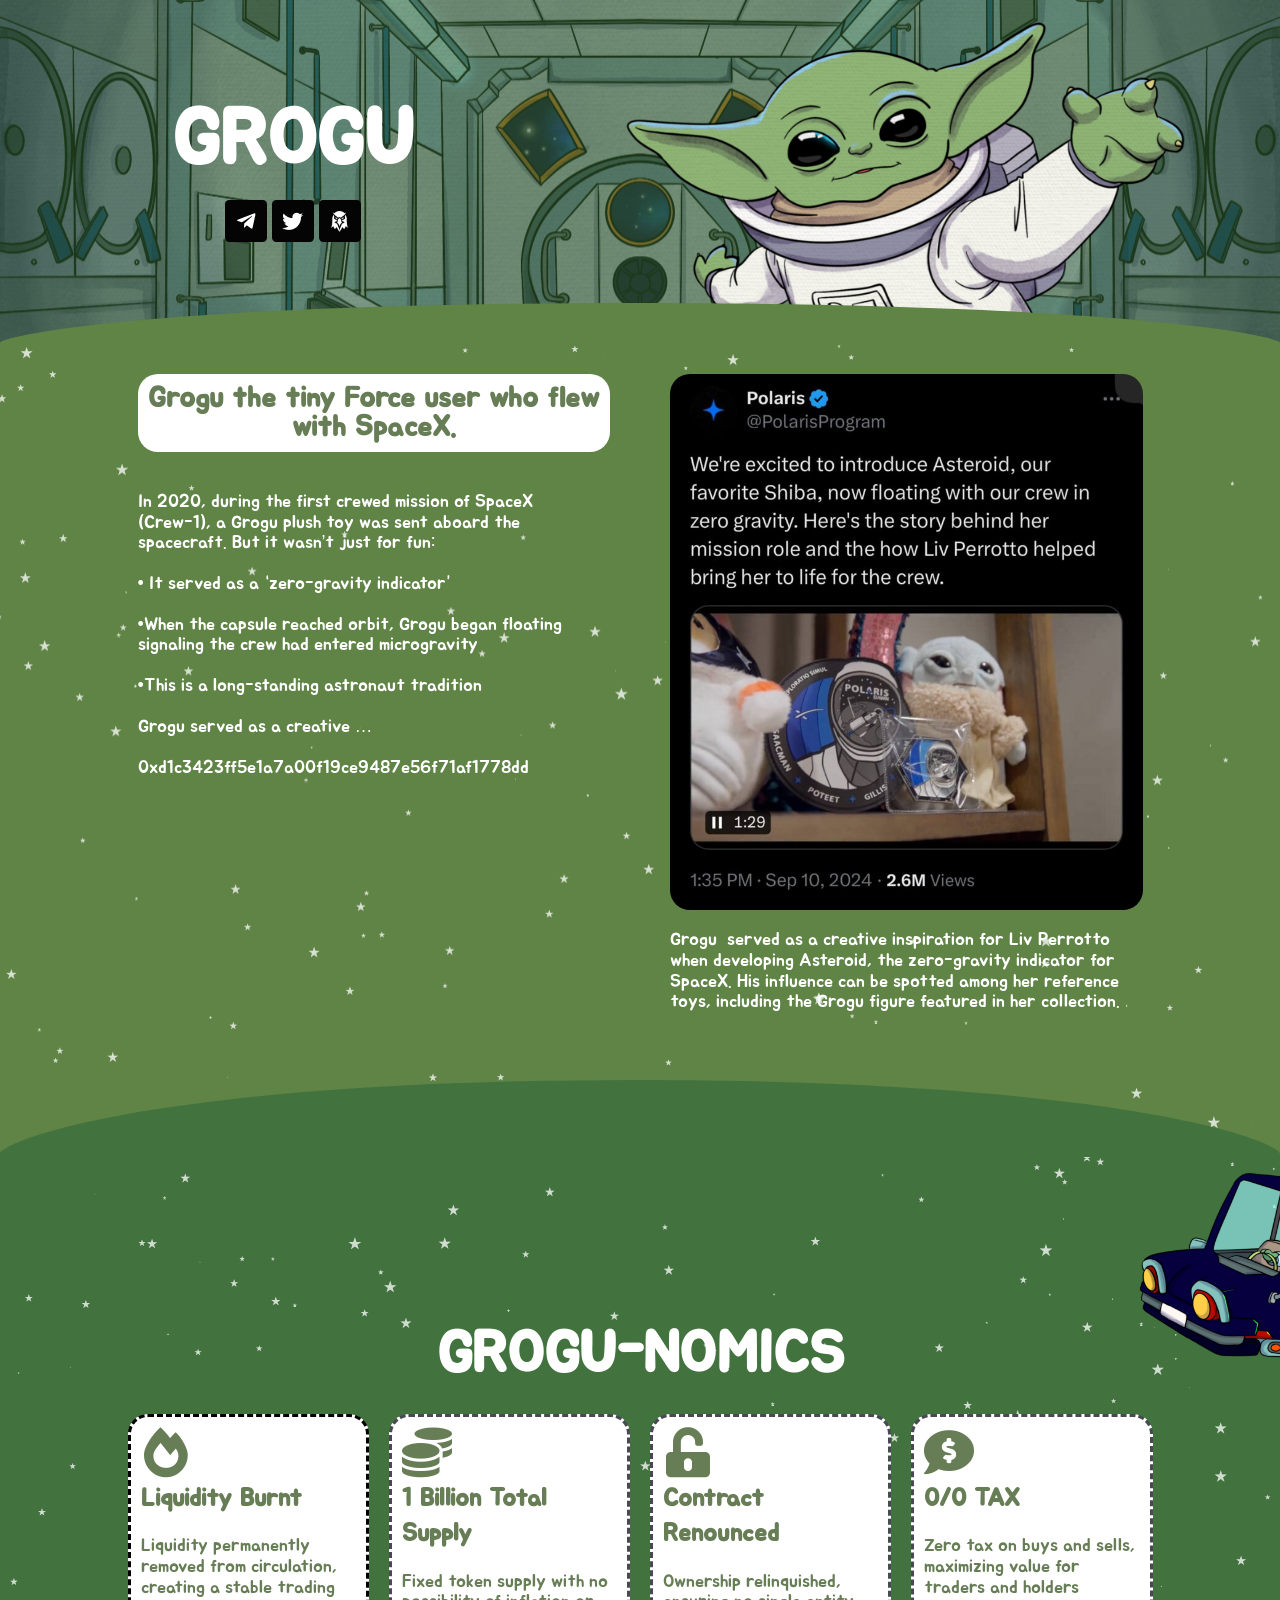
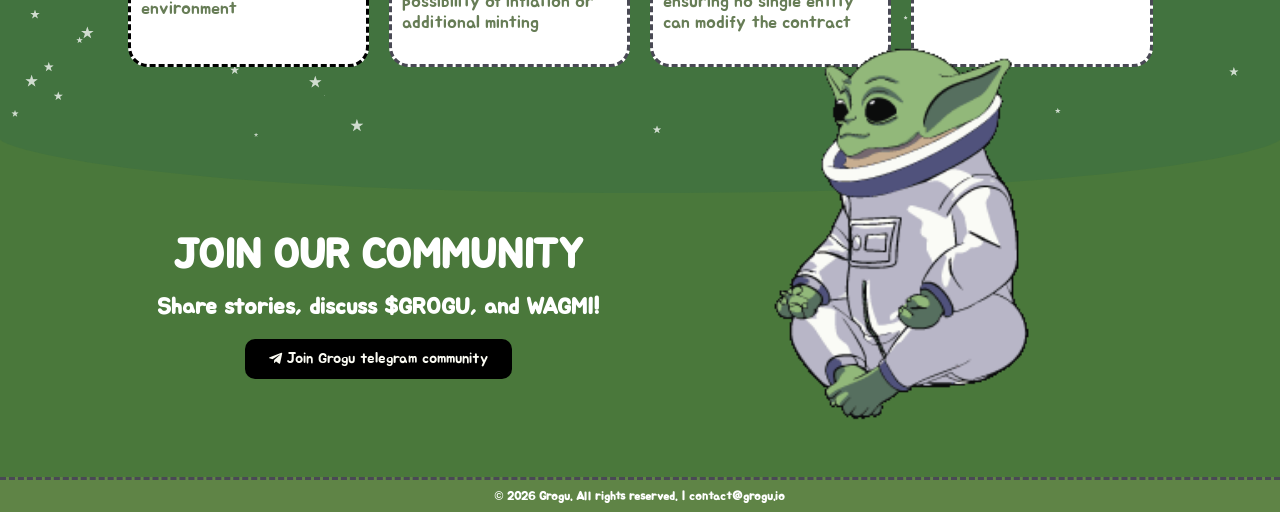
==== commit 6d43a480: "update" ====
--- a/index.html
+++ b/index.html
@@ -2467,7 +2467,7 @@
                             </span>
                             <span class="elementor-grid-item">
                               <a
-                                href="https://dexscreener.com/ethereum/0xcomingsoon"
+                                href="https://dexscreener.com/ethereum/0xd1c3423ff5e1a7a00f19ce9487e56f71af1778dd"
                                 class="elementor-icon elementor-social-icon elementor-social-icon- elementor-repeater-item-318e016"
                                 target="_blank"
                               >
@@ -2651,6 +2651,7 @@
                             </p>
                             <p>•This is a long-standing astronaut tradition</p>
                             <p>Grogu served as a creative &#8230;</p>
+                            <p>0xd1c3423ff5e1a7a00f19ce9487e56f71af1778dd</p>
                           </div>
                         </div>
                       </div>
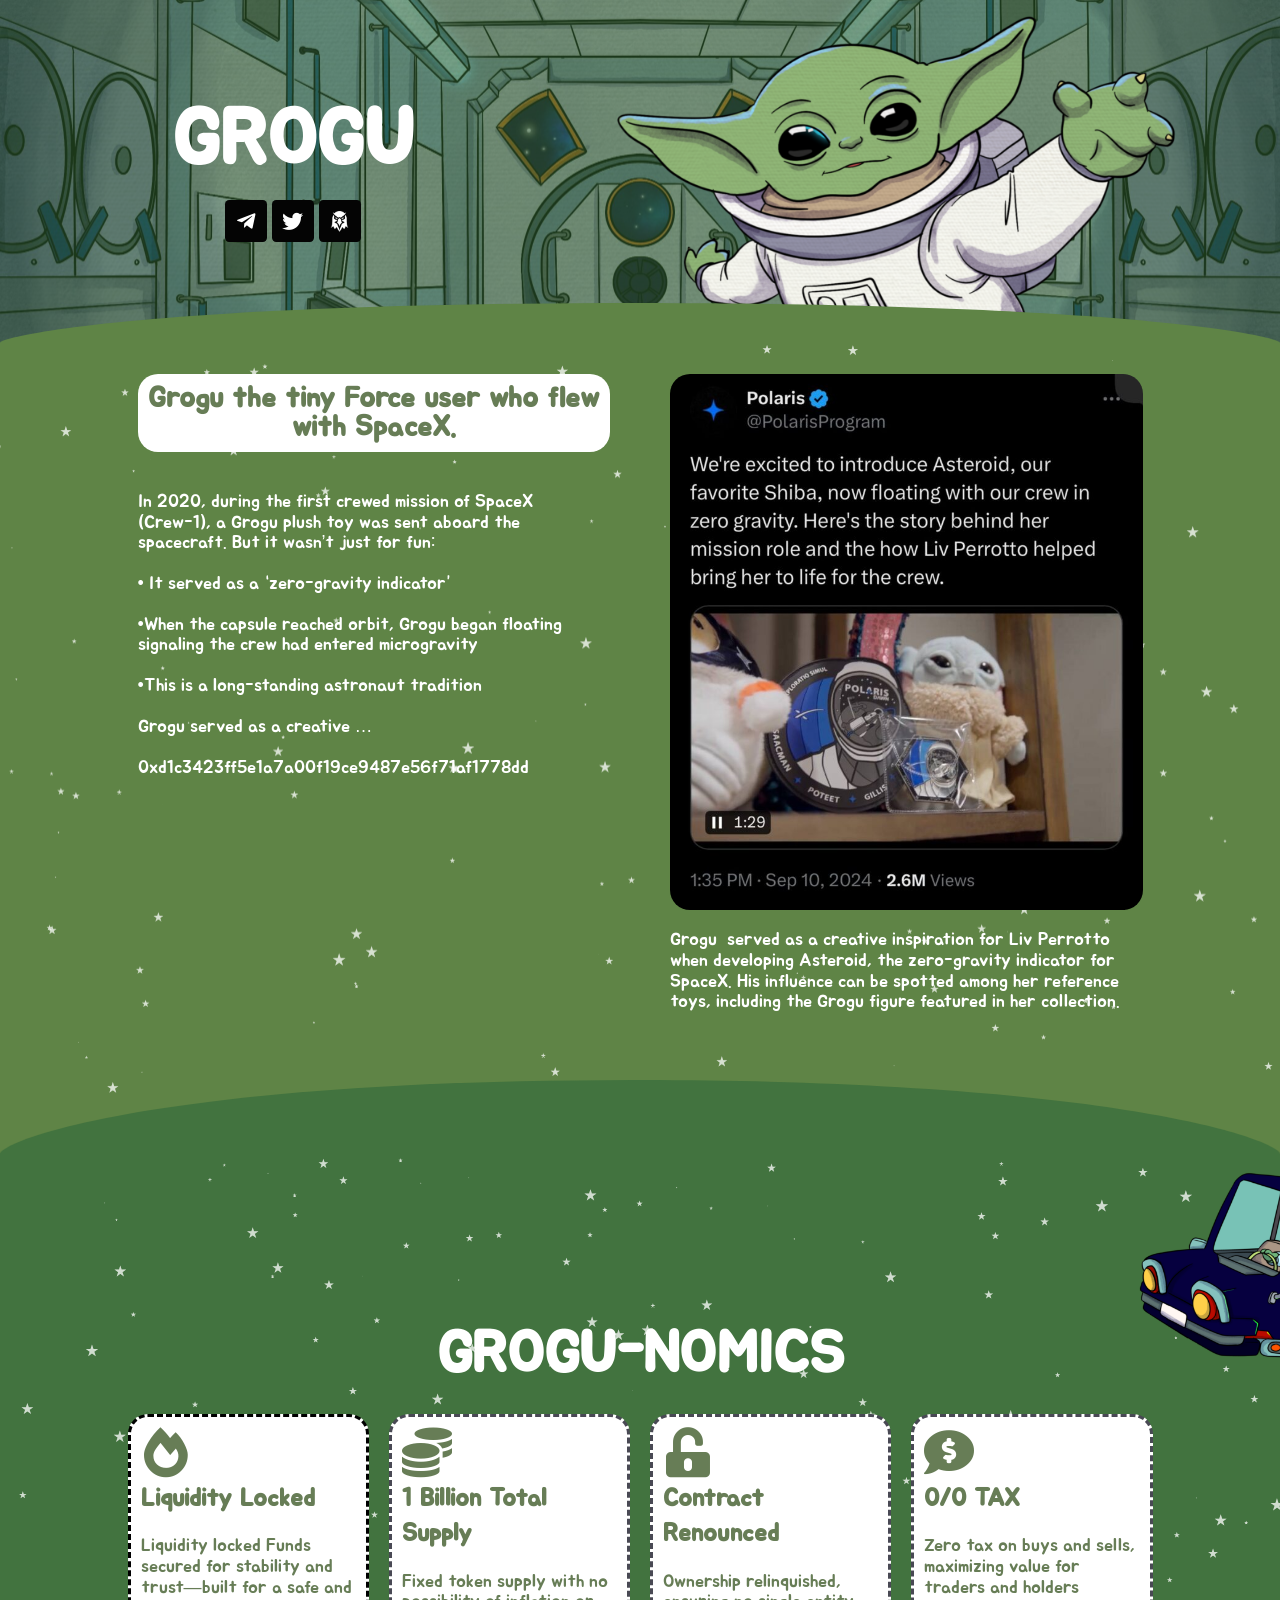
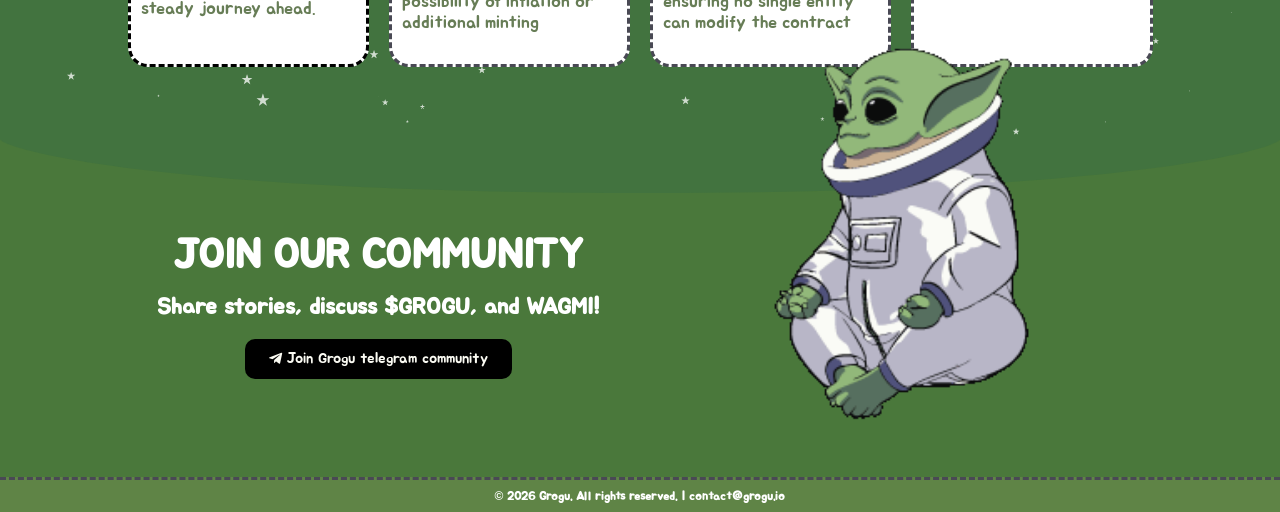
==== commit 62e583aa: "update" ====
--- a/index.html
+++ b/index.html
@@ -2900,14 +2900,12 @@
                                         </div>
                                         <div class="elementor-icon-box-content">
                                           <h3 class="elementor-icon-box-title">
-                                            <span> Liquidity Burnt </span>
+                                            <span> Liquidity Locked </span>
                                           </h3>
                                           <p
                                             class="elementor-icon-box-description"
                                           >
-                                            Liquidity permanently removed from
-                                            circulation, creating a stable
-                                            trading environment
+                                            Liquidity locked Funds secured for stability and trust—built for a safe and steady journey ahead.
                                           </p>
                                         </div>
                                       </div>
